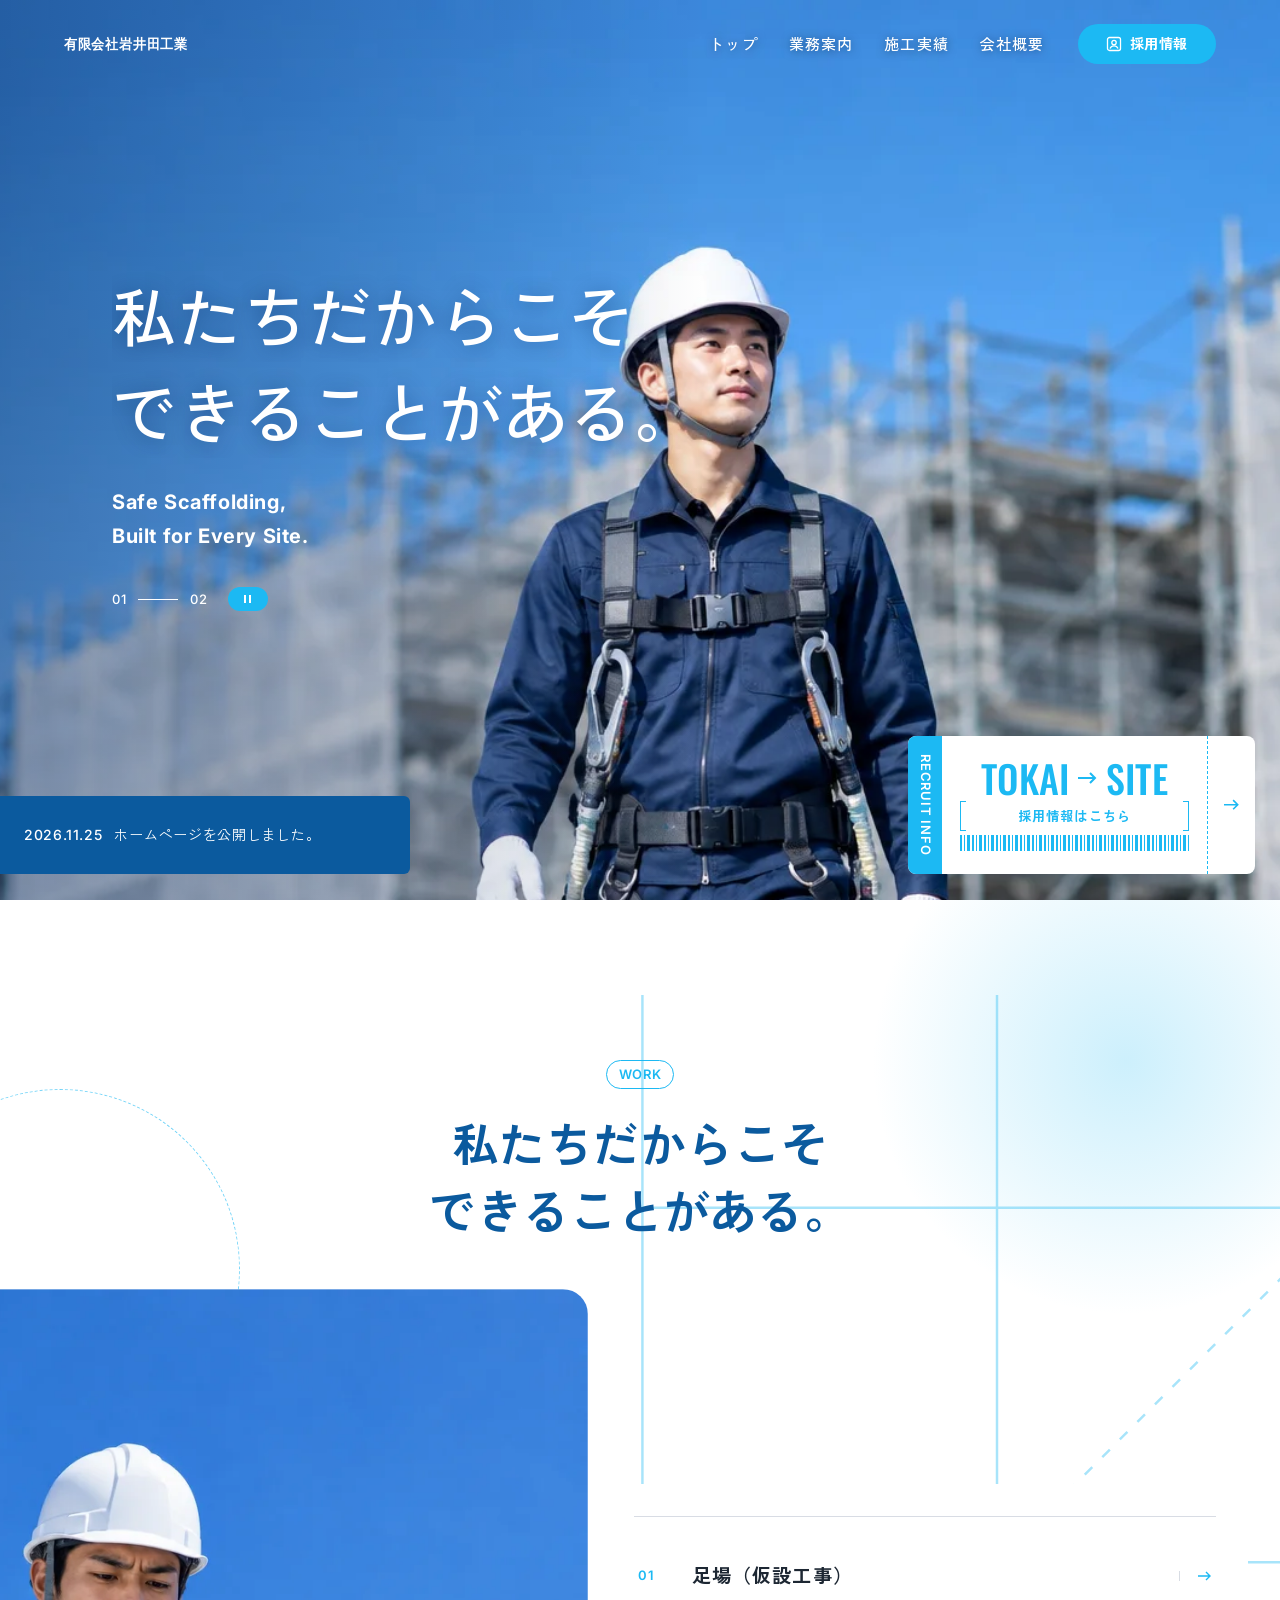
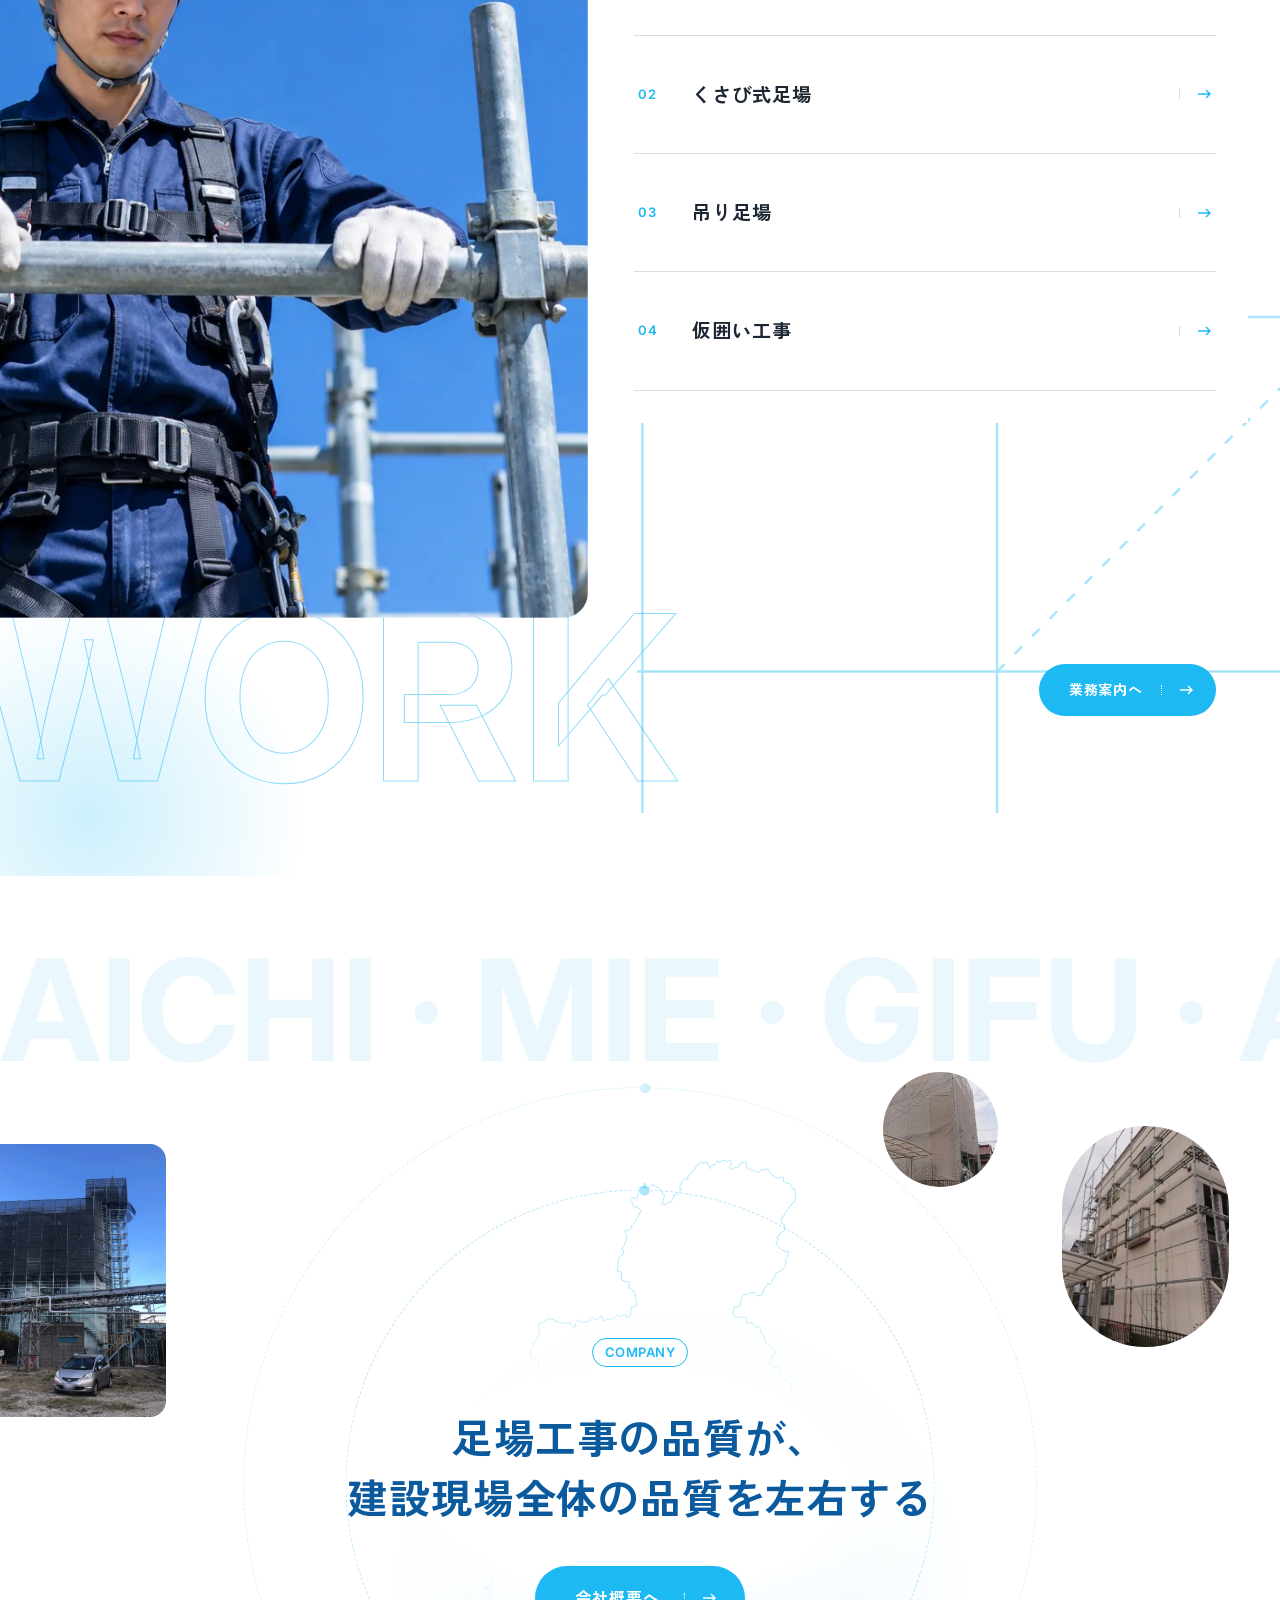
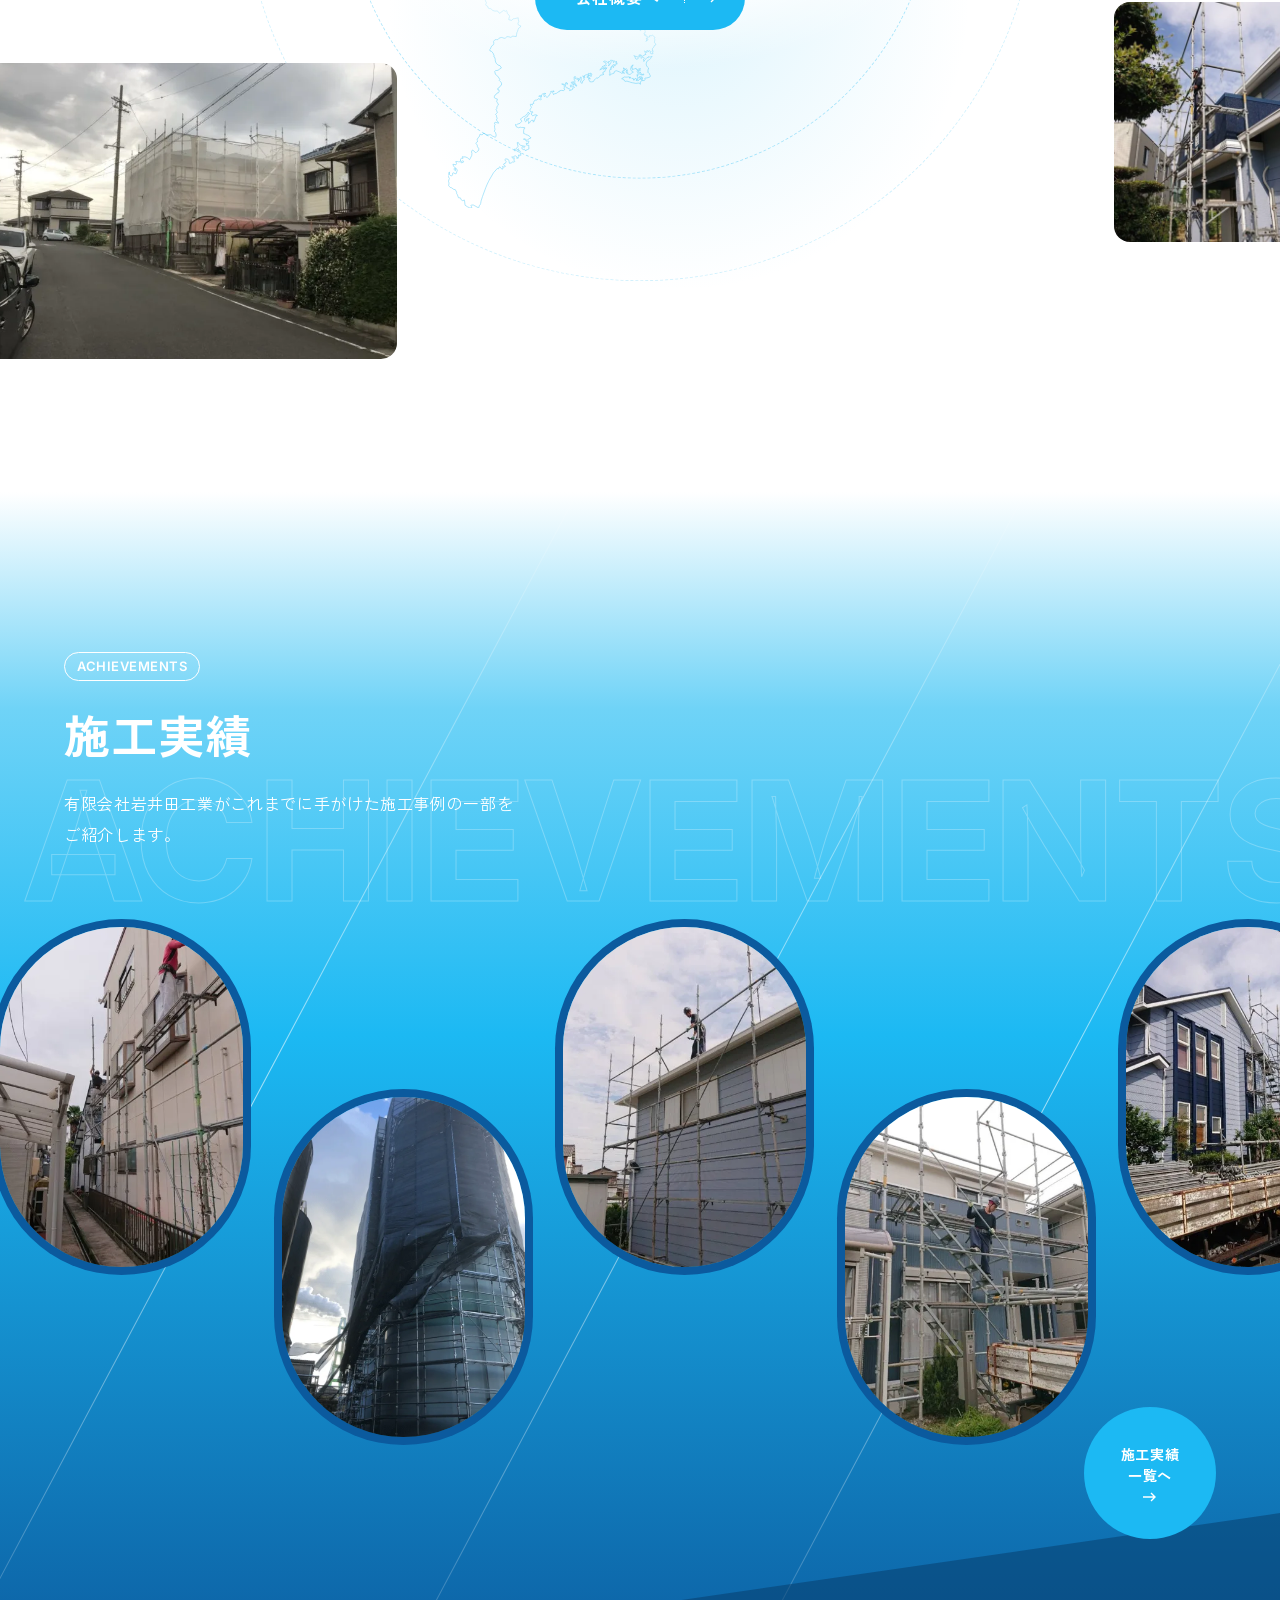
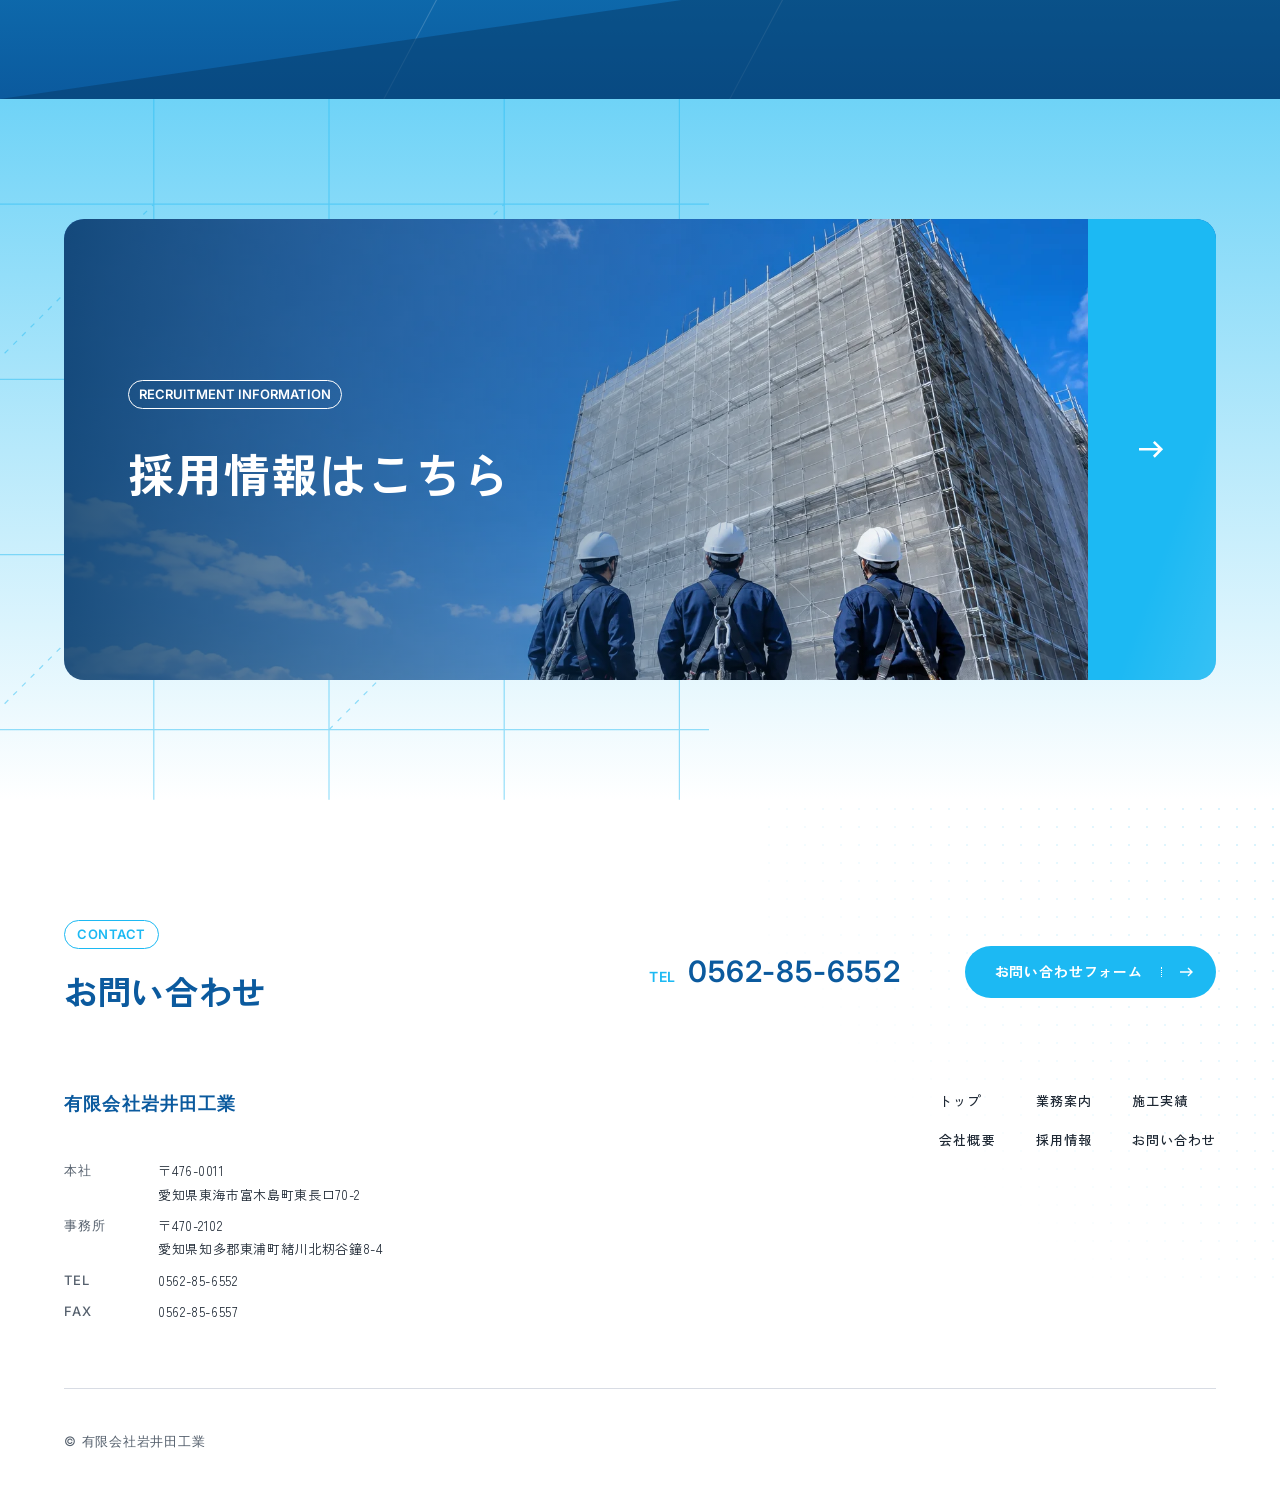
==== index.html @ 7ecff7b6 "表示を更新（2026-11-25）" ====
<!doctype html>
<html lang="ja">
<head>
<meta charset="utf-8">
<meta name="viewport" content="width=device-width, initial-scale=1">
<meta name="robots" content="noindex, nofollow">
<meta name="generator" content="SPINOVA HP kit v1.0 master">
<title>有限会社岩井田工業｜愛知県東海市・知多郡の仮設足場工事</title>
<meta name="description" content="有限会社岩井田工業は、愛知県知多郡・東海市を拠点に東海3県で仮設足場および付帯工事を手がけています。">
<meta property="og:type" content="website">
<meta property="og:site_name" content="有限会社岩井田工業">
<meta property="og:title" content="有限会社岩井田工業｜愛知県東海市・知多郡の仮設足場工事">
<meta property="og:description" content="有限会社岩井田工業は、愛知県知多郡・東海市を拠点に東海3県で仮設足場および付帯工事を手がけています。">
<meta property="og:url" content="https://example-hp.pages.dev/">
<meta property="og:image" content="https://example-hp.pages.dev/assets/ogp.jpg?v=20261124a">
<meta property="og:image:width" content="1200">
<meta property="og:image:height" content="630">
<meta name="twitter:card" content="summary_large_image">
<meta name="twitter:image" content="https://example-hp.pages.dev/assets/ogp.jpg?v=20261124a">
<link rel="preconnect" href="https://fonts.googleapis.com">
<link rel="preconnect" href="https://fonts.gstatic.com" crossorigin>
<link href="https://fonts.googleapis.com/css2?family=Inter:wght@500;600;700&family=Oswald:wght@500&family=Zen+Kaku+Gothic+Antique:wght@400;500;700&display=swap" rel="stylesheet">
<link rel="icon" href="assets/favicon.ico?v=20261125212442" sizes="any">
<link rel="icon" href="assets/favicon-32.png?v=20261125212442" type="image/png" sizes="32x32">
<link rel="apple-touch-icon" href="assets/apple-touch-icon.png?v=20261125212442">
<link rel="stylesheet" href="tokens.css?v=20261125212442">
<link rel="stylesheet" href="base.css?v=20261125212442">
<link rel="stylesheet" href="style.css?v=20261125212442">
</head>
<body>

<header class="header">
  <a class="logo" href="./" aria-label="有限会社岩井田工業 トップへ">
    <img class="logo__w" src="assets/logo_w.svg?v=20261125212442" alt="" width="460" height="60">
    <img class="logo__c" src="assets/logo.svg?v=20261125212442" alt="" width="460" height="60">
  </a>
  <nav class="nav" aria-label="メインメニュー">
    <ul class="nav__list">
      <li><a href="./">トップ</a></li>
      <li><a href="service/">業務案内</a></li>
      <li><a href="works/">施工実績</a></li>
      <li><a href="company/">会社概要</a></li>
    </ul>
  </nav>
  <div class="header__acts">
    <a class="pill pill--recruit" href="https://iwaida-kogyo-recruit.com/saiyou/" target="_blank" rel="noopener"><svg class="pill__ic" viewBox="0 0 16 16" aria-hidden="true"><rect x="1.5" y="1.5" width="13" height="13" rx="2" fill="none" stroke="currentColor" stroke-width="1.3"/><circle cx="8" cy="6.5" r="2.2" fill="none" stroke="currentColor" stroke-width="1.3"/><path d="M4 12.5c.8-1.8 2.2-2.6 4-2.6s3.2.8 4 2.6" fill="none" stroke="currentColor" stroke-width="1.3"/></svg>採用情報</a>
    <button class="menu-btn" type="button" aria-expanded="false" aria-controls="drawer" aria-label="メニューを開く"><span></span><span></span></button>
  </div>
</header>

<div class="drawer" id="drawer">
  <ul class="drawer__list">
    <li style="--i:0"><a href="./"><span class="drawer__en" aria-hidden="true">TOP</span><span class="drawer__ja">トップ</span></a></li>
    <li style="--i:1"><a href="service/"><span class="drawer__en" aria-hidden="true">WORK</span><span class="drawer__ja">業務案内</span></a></li>
    <li style="--i:2"><a href="works/"><span class="drawer__en" aria-hidden="true">ACHIEVEMENTS</span><span class="drawer__ja">施工実績</span></a></li>
    <li style="--i:3"><a href="company/"><span class="drawer__en" aria-hidden="true">COMPANY</span><span class="drawer__ja">会社概要</span></a></li>
    <li style="--i:4"><a href="https://iwaida-kogyo-recruit.com/saiyou/" target="_blank" rel="noopener"><span class="drawer__en" aria-hidden="true">RECRUIT</span><span class="drawer__ja">採用情報</span></a></li>
    <li style="--i:5"><a href="contact/"><span class="drawer__en" aria-hidden="true">CONTACT</span><span class="drawer__ja">お問い合わせ</span></a></li>
  </ul>
  <a class="drawer__tel" href="tel:0562856552" style="--i:6"><span class="drawer__tel-label">お電話でのお問い合わせ</span><span class="drawer__tel-num nb">0562-85-6552</span></a>
</div>

<main>

    <div class="loading" aria-hidden="true"><div class="loading__in loading__sky"><span class="loading__trail"><span class="loading__line"></span><span class="loading__dot"></span></span></div></div>

    <section class="fv" aria-label="トップ">
    <div class="fv__frame">
      <div class="fv__photo">
                <img class="fv__slide is-cur" src="assets/fv-1.webp?v=20261125212442" alt="" width="1536" height="864">
        <img class="fv__slide" src="assets/fv-2.webp?v=20261125212442" alt="" width="1536" height="864">
      </div>
      <div class="fv__body" data-on-photo>
        <h1 class="fv__catch" data-todo><span class="fv__ln"><span>私たち<wbr>だからこそ</span></span><span class="fv__ln"><span>できる<wbr>ことが<wbr>ある。</span></span></h1>
        <p class="fv__en" data-todo><span class="fv__ln"><span>Safe Scaffolding,</span></span><span class="fv__ln"><span>Built for Every Site.</span></span></p>
        <div class="fv__pager">
          <span class="fv__nos" aria-hidden="true"><span class="fv__no fv__no--cur">01</span><span class="fv__bar"><span></span></span><span class="fv__no">02</span></span>
          <button class="fv__pause" type="button" aria-pressed="false" aria-label="写真の切り替えを止める"><span></span><span></span></button>
        </div>
      </div>
      <p class="fv__news" data-todo data-on-photo><span class="fv__news-date">2026.11.25</span><span class="fv__news-txt">ホームページを公開しました。</span></p>
      <a class="fv__rec" href="https://iwaida-kogyo-recruit.com/saiyou/" target="_blank" rel="noopener">
        <span class="fv__rec-tab" aria-hidden="true">RECRUIT INFO</span>
        <span class="fv__rec-main">
          <span class="fv__rec-en" aria-hidden="true" data-todo>TOKAI<svg class="fv__rec-to" viewBox="0 0 20 12"><path d="M0 6h17M12 1l5 5-5 5" fill="none" stroke="currentColor" stroke-width="2"/></svg>SITE</span>
          <span class="fv__rec-ja">採用情報はこちら</span>
          <span class="fv__rec-code" aria-hidden="true"></span>
        </span>
        <span class="fv__rec-arw"><svg viewBox="0 0 14 10" aria-hidden="true"><path d="M0 5h12M8 1l4 4-4 4" fill="none" stroke="currentColor" stroke-width="1.4"/></svg></span>
      </a>
    </div>
  </section>

    <section class="sec work deco-sec" id="work">
    <svg class="pipes pipes--work" viewBox="0 0 880 800" aria-hidden="true" preserveAspectRatio="xMidYMid slice"><path d="M40 0V800"/><path d="M240 0V800"/><path d="M440 0V800"/><path d="M640 0V800"/><path d="M840 0V800"/><path d="M0 120H880"/><path d="M0 320H880"/><path d="M0 520H880"/><path d="M0 720H880"/><path class="brace" d="M40 320L240 120"/><path class="brace" d="M240 520L440 320"/><path class="brace" d="M440 320L640 120"/><path class="brace" d="M640 520L840 320"/><path class="brace" d="M40 720L240 520"/><path class="brace" d="M440 720L640 520"/></svg>
    <span class="blob blob--a" aria-hidden="true"></span><span class="blob blob--b" aria-hidden="true"></span>
    <p class="wm wm--work" aria-hidden="true" data-on-photo>WORK</p>
    <span class="ring ring--work" aria-hidden="true"></span>
    <div class="wrap">
      <div class="head-c">
        <p class="lbl rv" aria-hidden="true">WORK</p>
        <h2 class="h2 rv">私たち<wbr>だからこそ<br>できる<wbr>ことが<wbr>ある。</h2>
      </div>
      <div class="work__in">
        <figure class="work__photo rv"><img src="assets/work.webp?v=20261125212442" alt="" width="1024" height="1024"></figure>
        <ol class="list rv">
          <li><a class="list__a" href="service/"><span class="list__no" aria-hidden="true">01</span><span class="list__t">足場（仮設工事）</span><span class="list__arw"><svg viewBox="0 0 14 10" aria-hidden="true"><path d="M0 5h12M8 1l4 4-4 4" fill="none" stroke="currentColor" stroke-width="1.4"/></svg></span></a></li>
          <li><a class="list__a" href="service/"><span class="list__no" aria-hidden="true">02</span><span class="list__t">くさび式足場</span><span class="list__arw"><svg viewBox="0 0 14 10" aria-hidden="true"><path d="M0 5h12M8 1l4 4-4 4" fill="none" stroke="currentColor" stroke-width="1.4"/></svg></span></a></li>
          <li><a class="list__a" href="service/"><span class="list__no" aria-hidden="true">03</span><span class="list__t">吊り足場</span><span class="list__arw"><svg viewBox="0 0 14 10" aria-hidden="true"><path d="M0 5h12M8 1l4 4-4 4" fill="none" stroke="currentColor" stroke-width="1.4"/></svg></span></a></li>
          <li><a class="list__a" href="service/"><span class="list__no" aria-hidden="true">04</span><span class="list__t">仮囲い工事</span><span class="list__arw"><svg viewBox="0 0 14 10" aria-hidden="true"><path d="M0 5h12M8 1l4 4-4 4" fill="none" stroke="currentColor" stroke-width="1.4"/></svg></span></a></li>
        </ol>
      </div>
      <p class="more rv"><a class="pbtn" href="service/"><span>業務案内へ</span><span class="pbtn__arw"><svg viewBox="0 0 14 10" aria-hidden="true"><path d="M0 5h12M8 1l4 4-4 4" fill="none" stroke="currentColor" stroke-width="1.4"/></svg></span></a></p>
    </div>
  </section>

    <section class="sec company" id="company">
    <p class="company__mark" aria-hidden="true" data-todo data-on-photo><span>AICHI · MIE · GIFU · AICHI · MIE · GIFU ·&nbsp;</span><span>AICHI · MIE · GIFU · AICHI · MIE · GIFU ·&nbsp;</span></p>
    <div class="company__stage">
      <span class="blob blob--c" aria-hidden="true"></span><span class="orbit" aria-hidden="true"></span><span class="orbit orbit--2" aria-hidden="true"></span>
      <div class="company__mapw"><img class="company__map" src="assets/map-tokai.svg?v=20261125212442" alt="" width="1000" height="1688" loading="lazy"><span class="pin" aria-hidden="true">本社<span class="pin__pulse"></span></span></div>
      <figure class="fl fl--1"><img src="assets/works-01.webp?v=20261125212442" alt="" width="640" height="959" loading="lazy"></figure>
      <figure class="fl fl--2"><img src="assets/works-03.webp?v=20261125212442" alt="" width="700" height="525" loading="lazy"></figure>
      <figure class="fl fl--3"><img src="assets/works-05.webp?v=20261125212442" alt="" width="394" height="700" loading="lazy"></figure>
      <figure class="fl fl--4"><img src="assets/works-09.webp?v=20261125212442" alt="" width="394" height="700" loading="lazy"></figure>
      <figure class="fl fl--5"><img src="assets/works-12.webp?v=20261125212442" alt="" width="394" height="700" loading="lazy"></figure>
      <div class="company__txt" data-on-photo>
        <p class="lbl rv" aria-hidden="true">COMPANY</p>
        <h2 class="h2 h2--co rv">足場工事の<wbr>品質が、<br>建設現場<wbr>全体の<wbr>品質を<wbr><span class="nb">左右する</span></h2>
        <p class="rv"><a class="pbtn" href="company/"><span>会社概要へ</span><span class="pbtn__arw"><svg viewBox="0 0 14 10" aria-hidden="true"><path d="M0 5h12M8 1l4 4-4 4" fill="none" stroke="currentColor" stroke-width="1.4"/></svg></span></a></p>
      </div>
    </div>
  </section>

    <section class="sec ach deco-sec" id="achievements">
    <div class="bubbles" aria-hidden="true"><span style="--x:6%;--s:14px;--d:0s;--t:11s"></span><span style="--x:18%;--s:34px;--d:-3s;--t:15s"></span><span style="--x:31%;--s:10px;--d:-6s;--t:9s"></span><span style="--x:44%;--s:22px;--d:-1s;--t:13s"></span><span style="--x:57%;--s:48px;--d:-8s;--t:18s"></span><span style="--x:68%;--s:12px;--d:-4s;--t:10s"></span><span style="--x:79%;--s:28px;--d:-2s;--t:14s"></span><span style="--x:90%;--s:16px;--d:-7s;--t:12s"></span><span style="--x:96%;--s:40px;--d:-5s;--t:17s"></span></div>
    <div class="streaks" aria-hidden="true"><span></span><span></span><span></span></div>
    <p class="wm wm--ach" aria-hidden="true" data-on-photo>ACHIEVEMENTS</p>
    <div class="wrap ach__head">
      <p class="lbl lbl--w rv" aria-hidden="true">ACHIEVEMENTS</p>
      <h2 class="h2 h2--w rv">施工実績</h2>
      <p class="ach__lead rv">有限会社<wbr>岩井田工業が<wbr>これまでに<wbr>手がけた<wbr>施工事例の<wbr>一部を<wbr>ご紹介します。</p>
    </div>
    <div class="ach__flow" aria-hidden="true"><ul class="ach__track"><li><img src="assets/works-02.webp?v=20261125212442" alt="" width="394" height="700" loading="lazy"></li><li><img src="assets/works-04.webp?v=20261125212442" alt="" width="394" height="700" loading="lazy"></li><li><img src="assets/works-06.webp?v=20261125212442" alt="" width="394" height="700" loading="lazy"></li><li><img src="assets/works-08.webp?v=20261125212442" alt="" width="394" height="700" loading="lazy"></li><li><img src="assets/works-10.webp?v=20261125212442" alt="" width="394" height="700" loading="lazy"></li><li><img src="assets/works-11.webp?v=20261125212442" alt="" width="394" height="700" loading="lazy"></li><li><img src="assets/works-13.webp?v=20261125212442" alt="" width="394" height="700" loading="lazy"></li><li><img src="assets/works-02.webp?v=20261125212442" alt="" width="394" height="700" loading="lazy"></li><li><img src="assets/works-04.webp?v=20261125212442" alt="" width="394" height="700" loading="lazy"></li><li><img src="assets/works-06.webp?v=20261125212442" alt="" width="394" height="700" loading="lazy"></li><li><img src="assets/works-08.webp?v=20261125212442" alt="" width="394" height="700" loading="lazy"></li><li><img src="assets/works-10.webp?v=20261125212442" alt="" width="394" height="700" loading="lazy"></li><li><img src="assets/works-11.webp?v=20261125212442" alt="" width="394" height="700" loading="lazy"></li><li><img src="assets/works-13.webp?v=20261125212442" alt="" width="394" height="700" loading="lazy"></li></ul></div>
    <p class="wrap ach__more" data-on-photo><a class="circle-btn rv" href="works/"><span>施工実績<br>一覧へ</span><svg viewBox="0 0 14 10" aria-hidden="true"><path d="M0 5h12M8 1l4 4-4 4" fill="none" stroke="currentColor" stroke-width="1.4"/></svg></a></p>
  </section>

    <div class="duo deco-sec" id="recruit">
    <svg class="pipes pipes--duo" viewBox="0 0 880 800" aria-hidden="true" preserveAspectRatio="xMidYMid slice"><path d="M40 0V800"/><path d="M240 0V800"/><path d="M440 0V800"/><path d="M640 0V800"/><path d="M840 0V800"/><path d="M0 120H880"/><path d="M0 320H880"/><path d="M0 520H880"/><path d="M0 720H880"/><path class="brace" d="M40 320L240 120"/><path class="brace" d="M240 520L440 320"/><path class="brace" d="M440 320L640 120"/><path class="brace" d="M640 520L840 320"/><path class="brace" d="M40 720L240 520"/><path class="brace" d="M440 720L640 520"/></svg>
    <a class="rec-band" href="https://iwaida-kogyo-recruit.com/saiyou/" target="_blank" rel="noopener">
      <span class="rec-band__shine" aria-hidden="true"></span><span class="rec-band__photo"><img src="assets/recruit.webp?v=20261125212442" alt="" width="1792" height="768" loading="lazy"></span>
      <span class="rec-band__in" data-on-photo>
        <span class="lbl lbl--w" aria-hidden="true">RECRUITMENT INFORMATION</span>
        <span class="rec-band__ttl">採用情報はこちら</span>
      </span>
      <span class="rec-band__arw"><svg viewBox="0 0 14 10" aria-hidden="true"><path d="M0 5h12M8 1l4 4-4 4" fill="none" stroke="currentColor" stroke-width="1.4"/></svg></span>
    </a>
  </div>
  
</main>

<footer class="footer">
  <div class="footer__dots" aria-hidden="true"></div>
  <div class="wrap footer__contact">
    <div>
      <p class="lbl" aria-hidden="true">CONTACT</p>
      <p class="footer__ct">お問い合わせ</p>
    </div>
    <a class="footer__tel" href="tel:0562856552"><span class="footer__tel-l">TEL</span><span class="nb">0562-85-6552</span></a>
    <a class="pbtn" href="contact/"><span>お問い合わせフォーム</span><span class="pbtn__arw"><svg viewBox="0 0 14 10" aria-hidden="true"><path d="M0 5h12M8 1l4 4-4 4" fill="none" stroke="currentColor" stroke-width="1.4"/></svg></span></a>
  </div>
  <div class="wrap footer__top">
    <div class="footer__co">
      <a class="footer__logo" href="./" aria-label="有限会社岩井田工業 トップへ"><img src="assets/logo.svg?v=20261125212442" alt="" width="460" height="60" loading="lazy"></a>
      <dl class="footer__info">
        <dt>本社</dt><dd><span class="nb">〒476-0011</span><br>愛知県東海市<wbr>富木島町<wbr>東長口70-2</dd>
        <dt>事務所</dt><dd><span class="nb">〒470-2102</span><br>愛知県知多郡<wbr>東浦町<wbr>緒川北籾谷鐘8-4</dd>
        <dt>TEL</dt><dd><a class="nb" href="tel:0562856552">0562-85-6552</a></dd>
        <dt>FAX</dt><dd><span class="nb">0562-85-6557</span></dd>
      </dl>
    </div>
    <ul class="footer__nav">
      <li><a href="./">トップ</a></li>
      <li><a href="service/">業務案内</a></li>
      <li><a href="works/">施工実績</a></li>
      <li><a href="company/">会社概要</a></li>
      <li><a href="https://iwaida-kogyo-recruit.com/saiyou/" target="_blank" rel="noopener">採用情報</a></li>
      <li><a href="contact/">お問い合わせ</a></li>
    </ul>
  </div>
  <p class="wrap footer__copy">© 有限会社岩井田工業</p>
</footer>

<script src="site.js?v=20261125212442"></script>
</body>
</html>
---- tokens.css ----
:root {
  
  --c-base: #ffffff;
  --c-sub: #1cb9f3;   
  --c-sub-deep: #0b5a9e;   
  --c-sub-ink: #073a68;   
  --c-sub-ghost: rgba(255, 255, 255, 0.16);
  --c-accent: #0b5a9e;   
  --c-pale: #eaf7fd;
  --c-ink: #1d2733;
  --c-ink-soft: #55606d;
  --c-line: #d8dce4;
  --c-dark: #ffffff;   
  --c-dark-text: #1d2733;
  --c-dark-soft: #55606d;
  --c-dark-ghost: #d8dce4;
  --c-on-photo: #ffffff;
  --c-shade: rgba(4, 40, 78, 0.55);
  --c-shade-0: rgba(4, 40, 78, 0);
  --c-shade-side: rgba(7, 58, 104, 0.86);
  --c-ph-1: #c9d1df;
  --c-ph-2: #8e9bb3;

  
  --ff-body: "Zen Kaku Gothic Antique", "Hiragino Sans", "Hiragino Kaku Gothic ProN", "Yu Gothic", sans-serif;   
  --ff-en: "Inter", "Helvetica Neue", Arial, sans-serif;
  --ff-cond: "Oswald", "Arial Narrow", sans-serif;   
  --ff-min: var(--ff-body);   

  
  --fs-body: 15px;
  --fw-body: 400;
  --lh-body: 1.95;
  --ls-body: 0.04em;
  --fs-small: 13px;
  --fs-label: 14px;
  --fs-nav: 15px;   
  --fs-input: 16px;
  --fs-lead: clamp(22px, 2.8vw, 42px);
  --lh-lead: 1.55;
  --fs-head: clamp(20px, 2.2vw, 30px);
  --lh-head: 1.6;
  --fs-en-l: clamp(40px, 6.4vw, 112px);
  --lh-en: 0.9;
  --ls-en: -0.04em;

  
  --sp-1: 8px;
  --sp-p: 16px;
  --sp-b: 32px;
  --sp-g: 48px;
  --sp-s: 80px;
  --sec-y: 96px;
  --gutter: 20px;
  --frame: 10px;
  --wrap: 1200px;
  --radius: 12px;

  
  --fs-fv: clamp(36px, 5vw, 80px);
  --lh-fv: 1.5;
  --fs-fv-en: clamp(14px, 1.56vw, 24px);
  --c-navy: #0b5a9e;   
  --c-haze: rgba(8, 70, 130, 0);   
  --c-haze-l: rgba(6, 40, 90, 0.42);   
  --c-sky-1: #6fd3f7;   
  --c-grad: linear-gradient(180deg, var(--c-sky-1), var(--c-sub) 45%, var(--c-sub-deep));

  
  --c-w0: rgba(255, 255, 255, 0);
  --c-w35: rgba(255, 255, 255, 0.35);
  --c-w50: rgba(255, 255, 255, 0.5);
  --c-w60: rgba(255, 255, 255, 0.6);
  --c-mask: #000;

  
  --header-h: 64px;
  --btn-arw: 40px;
  --label-col: 7em;

  
  --ease: cubic-bezier(0.22, 1, 0.36, 1);
  --dur-rv: 0.9s;
  --loading-dur: 2s;   
}
@media (min-width: 960px) {
  :root {
    --fs-body: 16px;
    --sp-p: 20px;
    --sp-b: 40px;
    --sp-g: 64px;
    --sp-s: 120px;
    --sec-y: 160px;
    --gutter: 48px;
    --frame: 16px;
    --header-h: 88px;
    --btn-arw: 46px;
  }
}
@media (min-width: 1200px) {
  :root { --gutter: 64px; }   
}
@media (min-width: 1600px) {
  :root { --fs-body: 17px; --wrap: 1400px; --sp-s: 140px; --sec-y: 190px; }
}
---- base.css ----
*, *::before, *::after { box-sizing: border-box; }
html { -webkit-text-size-adjust: 100%; scroll-padding-top: var(--header-h); }
body {
  margin: 0;
  background: var(--c-base);
  color: var(--c-ink);
  font-family: var(--ff-body);
  font-size: var(--fs-body);
  font-weight: var(--fw-body);
  line-height: var(--lh-body);
  letter-spacing: var(--ls-body);
  line-break: strict;
  word-break: keep-all;
  overflow-wrap: anywhere;
  overflow-x: clip;
}
img, svg { display: block; max-width: 100%; height: auto; }
a { color: inherit; text-decoration: none; }
ul, ol, dl, dd, figure { margin: 0; padding: 0; list-style: none; }
h1, h2, h3, p { margin: 0; font-weight: inherit; }

.nb { white-space: nowrap; }
.cl { display: inline-block; max-width: 100%; }
.vh { position: absolute; width: 1px; height: 1px; overflow: hidden; clip-path: inset(50%); white-space: nowrap; }

.wrap { width: min(100% - var(--gutter) * 2, var(--wrap)); margin-inline: auto; }
.sec { position: relative; padding-block: var(--sec-y); }
.txt { display: grid; gap: var(--sp-p); }
.lead { font-family: var(--ff-min); font-weight: 600; font-size: var(--fs-lead); line-height: var(--lh-lead); letter-spacing: 0.06em; }
.head3 { font-size: var(--fs-head); line-height: var(--lh-head); font-weight: 700; letter-spacing: 0.06em; }

.ttl { display: grid; gap: var(--sp-p); }
.ttl__en {
  display: flex;
  flex-wrap: wrap;
  column-gap: 0.22em;
  font-family: var(--ff-en);
  font-weight: 800;
  font-size: var(--fs-en-l);
  line-height: var(--lh-en);
  letter-spacing: var(--ls-en);
}
.ttl__ja { display: flex; align-items: center; gap: 12px; font-size: var(--fs-label); font-weight: 500; letter-spacing: 0.12em; }
.ttl__ja::before { content: ""; width: 24px; height: 1px; background: currentColor; }

.mask { display: block; overflow: hidden; white-space: nowrap; padding: 0.14em 0.1em 0.08em; margin: -0.14em -0.1em -0.08em; }
.mask > span { display: block; transform: translateY(105%); transition: transform 1.1s var(--ease); }
.is-on > .mask > span { transform: none; transition-delay: calc(var(--m, 0) * 0.1s); }   

.btn {
  display: inline-flex;
  align-items: center;
  gap: 24px;
  padding: 6px 6px 6px 30px;
  border: 1px solid currentColor;
  border-radius: 999px;
  font-size: var(--fs-label);
  font-weight: 700;
  letter-spacing: 0.08em;
  transition: background-color 0.35s var(--ease), color 0.35s var(--ease), border-color 0.35s var(--ease);
}
.btn__arw {
  display: grid;
  place-items: center;
  width: var(--btn-arw);
  aspect-ratio: 1;
  border-radius: 50%;
  background: var(--c-sub);
  color: var(--c-base);
  transition: transform 0.35s var(--ease);
}
.btn__arw svg { width: 16px; }
.btn--w .btn__arw { background: var(--c-base); color: var(--c-sub); }
@media (hover: hover) {
  .btn:hover { background: var(--c-ink); color: var(--c-base); border-color: var(--c-ink); }
  .btn--w:hover { background: var(--c-base); color: var(--c-sub-deep); border-color: var(--c-base); }
  .btn:hover .btn__arw { transform: translateX(4px); }
}

.header {
  position: fixed;
  inset: 0 0 auto;
  z-index: 50;
  height: var(--header-h);
  display: flex;
  align-items: center;
  justify-content: space-between;
  padding-inline: var(--gutter);
  color: var(--c-on-photo);
  transition: background-color 0.4s var(--ease), color 0.4s var(--ease), box-shadow 0.4s var(--ease);
}
.header.is-scrolled { background: var(--c-base); color: var(--c-ink); box-shadow: 0 1px 0 var(--c-line); }
.logo { position: relative; display: block; width: clamp(150px, 14vw, 230px); }
.logo img { width: 100%; height: auto; transition: opacity 0.4s var(--ease); }
.logo__c { position: absolute; inset: 0; opacity: 0; }
.header.is-scrolled .logo__w { opacity: 0; }
.header.is-scrolled .logo__c { opacity: 1; }
.nav { display: none; }
.nav__list { display: flex; gap: clamp(24px, 2.4vw, 44px); font-size: var(--fs-nav); font-weight: 500; letter-spacing: 0.08em; white-space: nowrap; }
.nav__list a { position: relative; }
.nav__list a::after { content: ""; position: absolute; left: 0; right: 0; bottom: -6px; height: 1px; background: currentColor; transform: scaleX(0); transform-origin: right; transition: transform 0.4s var(--ease); }
.nav__list a[aria-current="page"]::after { transform: scaleX(1); }
@media (hover: hover) { .nav__list a:hover::after { transform: scaleX(1); transform-origin: left; } }
.header__acts { display: flex; align-items: center; gap: 10px; }
.pill {
  display: none;
  place-items: center;
  min-height: 44px;
  padding-inline: 26px;
  border-radius: 999px;
  background: var(--c-sub);
  color: var(--c-base);
  font-family: var(--ff-en);
  font-weight: 500;
  font-size: var(--fs-label);
  letter-spacing: 0.08em;
}
.menu-btn {
  display: grid;
  place-content: center;
  gap: 7px;
  width: 48px;
  aspect-ratio: 1;
  border: 0;
  border-radius: 50%;
  background: var(--c-sub);
  cursor: pointer;
}
.menu-btn span { display: block; width: 20px; height: 1.5px; background: var(--c-base); transition: transform 0.4s var(--ease); }
.menu-btn[aria-expanded="true"] span:first-child { transform: translateY(4.25px) rotate(45deg); }
.menu-btn[aria-expanded="true"] span:last-child { transform: translateY(-4.25px) rotate(-45deg); }
@media (min-width: 960px) {
  .nav { display: block; margin-left: auto; margin-right: clamp(28px, 2.6vw, 48px); }
  .pill { display: inline-grid; }
  .menu-btn { display: none; }
}

.drawer {
  position: fixed;
  inset: 0;
  z-index: 40;
  display: flex;
  flex-direction: column;
  gap: var(--sp-g);
  padding: calc(var(--header-h) + var(--sp-b)) var(--gutter) var(--sp-g);
  overflow: hidden auto;
  overscroll-behavior: contain;
  background: var(--c-sub);
  color: var(--c-base);
  clip-path: circle(0 at calc(100% - var(--gutter) - 24px) calc(var(--header-h) / 2));
  visibility: hidden;
  transition: clip-path 0.6s cubic-bezier(0.7, 0, 0.3, 1), visibility 0s 0.6s;
}
.drawer.is-open { clip-path: circle(150% at calc(100% - var(--gutter) - 24px) calc(var(--header-h) / 2)); visibility: visible; transition: clip-path 0.7s cubic-bezier(0.7, 0, 0.3, 1); }
.drawer > :first-child { margin-top: auto; }
.drawer > :last-child { margin-bottom: auto; }
.drawer__list { display: grid; gap: var(--sp-p); }
.drawer__list a { display: grid; gap: 2px; }
.drawer__en { font-family: var(--ff-en); font-weight: 800; font-size: 34px; line-height: 1; letter-spacing: -0.03em; }
.drawer__ja { font-size: var(--fs-small); letter-spacing: 0.12em; opacity: 0.8; }

.drawer__row { display: flex; align-items: center; justify-content: space-between; gap: var(--sp-p); }
.drawer__pm { position: relative; flex: none; width: 44px; aspect-ratio: 1; padding: 0; border: 1px solid var(--c-sub-ghost); border-radius: 50%; background: none; color: inherit; cursor: pointer; }
.drawer__pm::before, .drawer__pm::after { content: ""; position: absolute; left: 50%; top: 50%; width: 14px; height: 1.5px; margin: -0.75px 0 0 -7px; background: currentColor; transition: transform 0.35s var(--ease); }
.drawer__pm::after { transform: rotate(90deg); }
.drawer__has-sub.is-sub-open .drawer__pm::after { transform: none; }
.drawer__fold { display: grid; grid-template-rows: 0fr; visibility: hidden; transition: grid-template-rows 0.4s var(--ease), visibility 0s 0.4s; }
.drawer__has-sub.is-sub-open .drawer__fold { grid-template-rows: 1fr; visibility: visible; transition: grid-template-rows 0.4s var(--ease); }
.drawer__sub { display: grid; gap: var(--sp-1); min-height: 0; overflow: hidden; padding-left: var(--sp-p); }
.drawer__sub > li:first-child { padding-top: var(--sp-p); }
.drawer__sub a { display: block; padding-block: 4px; font-size: var(--fs-label); letter-spacing: 0.08em; }
.drawer__tel { display: grid; gap: 2px; padding-top: var(--sp-b); border-top: 1px solid var(--c-sub-ghost); }
.drawer__tel-label { font-size: var(--fs-small); }
.drawer__tel-num { font-family: var(--ff-en); font-weight: 500; font-size: 26px; letter-spacing: 0.04em; }
.drawer li, .drawer__tel { opacity: 0; }
.drawer.is-open li, .drawer.is-open .drawer__tel { animation: drawer-in 0.7s var(--ease) calc(0.25s + var(--i, 0) * 0.06s) both; }
@keyframes drawer-in { from { opacity: 0; transform: translateY(24px); } to { opacity: 1; transform: none; } }
@media (min-width: 960px) { .drawer { display: none; } }
html.is-locked { overflow: hidden; }

.sub-hero { padding-top: calc(var(--header-h) + var(--sp-s)); padding-bottom: var(--sp-g); }
.sub-hero + .sec { padding-top: var(--sp-g); }
.sub-hero__head { display: grid; gap: var(--sp-b); }
.crumb { display: flex; flex-wrap: wrap; gap: 0 12px; font-size: var(--fs-small); color: var(--c-ink-soft); }
.crumb li + li::before { content: "/"; margin-right: 12px; }

.info { display: grid; grid-template-columns: var(--label-col) 1fr; border-top: 1px solid var(--c-line); }
.info dt, .info dd { padding-block: var(--sp-p); border-bottom: 1px solid var(--c-line); }
.info dt { font-weight: 700; letter-spacing: 0.08em; }
.info dd { padding-left: var(--sp-p); }
@media (max-width: 599px) {
  .info { grid-template-columns: 1fr; }
  .info dt { padding-bottom: 0; border-bottom: 0; }
  .info dd { padding-left: 0; padding-top: var(--sp-1); }
}

.form { display: grid; gap: var(--sp-b); }
.field { display: grid; gap: var(--sp-1); }
.field__label { display: flex; align-items: center; gap: 10px; font-weight: 700; letter-spacing: 0.06em; }
.field__req { padding: 2px 8px; border-radius: 4px; background: var(--c-sub); color: var(--c-base); font-size: var(--fs-small); font-weight: 500; line-height: 1.6; }
.field__input {
  width: 100%;
  min-height: 52px;
  padding: 12px 16px;
  border: 1px solid var(--c-line);
  border-radius: 8px;
  background: var(--c-base);
  color: var(--c-ink);
  font: inherit;
  font-size: var(--fs-input);
}
textarea.field__input { min-height: 200px; resize: vertical; }

select.field__input {
  appearance: none;
  padding-right: 48px;
  background-image: linear-gradient(45deg, transparent 50%, currentColor 50%), linear-gradient(135deg, currentColor 50%, transparent 50%);
  background-position: calc(100% - 26px) 50%, calc(100% - 20px) 50%;
  background-size: 6px 6px;
  background-repeat: no-repeat;
}
.form__agree { display: flex; align-items: center; justify-content: center; gap: 10px; }
.form__send { justify-self: center; min-width: min(100%, 320px); justify-content: space-between; cursor: pointer; background: transparent; font: inherit; color: inherit; }

.footer { position: relative; overflow: hidden; background: var(--c-dark); color: var(--c-dark-text); padding-top: var(--sp-s); font-size: var(--fs-small); }
.footer__top { display: grid; gap: var(--sp-g); padding-bottom: var(--sp-g); border-bottom: 1px solid var(--c-dark-ghost); }
.footer__co { display: grid; gap: var(--sp-b); }
.footer__logo { display: block; width: min(240px, 70%); }
.footer__info { display: grid; grid-template-columns: 6em 1fr; gap: 8px 16px; line-height: 1.8; }
.footer__info dt { font-family: var(--ff-en); font-weight: 500; letter-spacing: 0.08em; color: var(--c-dark-soft); }
.footer__nav { display: grid; grid-template-columns: repeat(2, max-content); gap: 14px 40px; font-weight: 500; letter-spacing: 0.08em; }
.footer__copy { padding-block: var(--sp-b); font-family: var(--ff-en); color: var(--c-dark-soft); letter-spacing: 0.06em; }
@media (min-width: 960px) {
  .footer__top { grid-template-columns: 1fr auto; align-items: start; }
  .footer__nav { grid-template-columns: repeat(3, max-content); }
}

.loading { position: fixed; inset: 0; z-index: 90; display: grid; place-items: center; background: var(--c-base); pointer-events: none; animation: loading-out 0.8s var(--ease) var(--loading-dur) forwards; }
.loading__logo { width: min(220px, 56vw); animation: loading-in 0.9s var(--ease) both; }
@keyframes loading-out { to { opacity: 0; visibility: hidden; } }
@keyframes loading-in { from { opacity: 0; transform: translateY(12px); } }
@media (prefers-reduced-motion: reduce) { .loading { display: none; } }

.rv { opacity: 0; transform: translateY(28px); transition: opacity var(--dur-rv) var(--ease), transform var(--dur-rv) var(--ease); }
.rv.is-on { opacity: 1; transform: none; transition-delay: var(--rv-delay, 0s); }

@media (prefers-reduced-motion: reduce) {
  *, *::before, *::after { animation-duration: 0.01ms !important; animation-iteration-count: 1 !important; transition-duration: 0.01ms !important; }
}
---- style.css ----
.fv__photo, .about__photo, .media__img, .company__photo, .duo__photo, .row__img { overflow: hidden; background: var(--c-ph-1); }
.about__photo, .media__img, .company__photo, .row__img { position: relative; }
.fv__photo img, .about__photo img, .media__img img, .company__photo img, .duo__photo img, .row__img img { width: 100%; height: 100%; object-fit: cover; }

.header:not(.is-scrolled) .nav__list { text-shadow: 0 1px 8px var(--c-shade); }
.pill--recruit { display: inline-flex; align-items: center; gap: 8px; min-height: 40px; padding-inline: 14px; background: var(--c-sub-deep); font-family: var(--ff-body); font-weight: 700; font-size: 14px; letter-spacing: 0.04em; }
.pill__ic { display: none; width: 16px; }
@media (min-width: 960px) {
  .pill--recruit { min-height: 40px; padding-inline: 28px; background: var(--c-sub); }
  .pill__ic { display: block; }
}

.loading__sky { position: absolute; inset: 0; overflow: hidden; background: var(--c-sub); }
.loading__trail { position: absolute; left: -5%; top: 62%; width: 110%; transform: rotate(-12deg); transform-origin: left center; }
.loading__line { display: block; height: 1px; background: var(--c-base); transform: scaleX(0); transform-origin: left; animation: line-draw 1.6s cubic-bezier(0.45, 0, 0.2, 1) 0.3s forwards; }
.loading__dot { position: absolute; left: 0; top: -3px; width: 7px; height: 7px; border-radius: 50%; background: var(--c-base); animation: dot-fly 1.6s cubic-bezier(0.45, 0, 0.2, 1) 0.3s forwards; }
@keyframes line-draw { to { transform: scaleX(1); } }
@keyframes dot-fly { to { left: 100%; } }

.fv { height: 100svh; min-height: 600px; }
.fv__frame { position: relative; height: 100%; color: var(--c-on-photo); }
.fv__photo { position: absolute; inset: 0; }
.fv__slide { position: absolute; inset: 0; opacity: 0; object-position: 50% 0%; transform: scale(1.06); transition: opacity 1.6s var(--ease), transform 7s linear; }
.fv__slide.is-cur { opacity: 1; transform: none; }
.fv__photo::after { content: ""; position: absolute; inset: 0; background: linear-gradient(180deg, var(--c-shade-0) 55%, var(--c-sub) 100%), linear-gradient(90deg, var(--c-haze-l), var(--c-shade-0) 55%), var(--c-haze); }
.fv__body { position: absolute; left: var(--gutter); right: var(--gutter); top: calc(var(--header-h) + 5svh); z-index: 2; display: grid; justify-items: start; }
.fv__catch { font-weight: 500; font-size: var(--fs-fv); line-height: var(--lh-fv); letter-spacing: 0.02em; text-shadow: 0 2px 20px var(--c-haze-l); }
.fv__en { margin-top: clamp(16px, 2.2vw, 30px); font-family: var(--ff-en); font-weight: 700; font-size: var(--fs-fv-en); line-height: 1.7; letter-spacing: 0.03em; }
.fv__ln { display: block; overflow: hidden; }
.fv__ln > span { display: block; animation: fv-rise 1.2s var(--ease) both; }
.fv__ln + .fv__ln > span { animation-delay: 0.12s; }
.fv__en .fv__ln > span { animation-delay: 0.3s; }
body:has(.loading) .fv__ln > span { animation-delay: calc(var(--loading-dur) + 0.4s); }
body:has(.loading) .fv__ln + .fv__ln > span { animation-delay: calc(var(--loading-dur) + 0.52s); }
body:has(.loading) .fv__en .fv__ln > span { animation-delay: calc(var(--loading-dur) + 0.7s); }
@keyframes fv-rise { from { transform: translateY(105%); } to { transform: none; } }
.fv__pager { margin-top: clamp(24px, 2.6vw, 34px); display: flex; align-items: center; gap: 20px; font-family: var(--ff-en); font-weight: 500; font-size: 13px; }
.fv__nos { display: flex; align-items: center; gap: 12px; }
.fv__bar { position: relative; width: 40px; height: 1px; background: var(--c-w60); }
.fv__bar > span { position: absolute; inset: 0; background: var(--c-base); transform: scaleX(0); transform-origin: left; }
.fv__bar.is-run > span { transform: scaleX(1); transition: transform var(--fv-int, 6s) linear; }
.fv__pause { display: grid; grid-auto-flow: column; place-content: center; gap: 3px; width: 40px; height: 24px; border: 0; border-radius: 999px; background: var(--c-sub); cursor: pointer; }
.fv__pause span { width: 2px; height: 8px; background: var(--c-base); }
.fv__pause[aria-pressed="true"] span:first-child { width: 0; height: 0; border-style: solid; border-width: 4px 0 4px 7px; border-color: transparent transparent transparent var(--c-base); background: none; }
.fv__pause[aria-pressed="true"] span:last-child { display: none; }

.fv__news { position: absolute; left: var(--gutter); right: var(--gutter); bottom: 49px; z-index: 3; display: grid; gap: 6px; padding: 18px 22px; border-radius: 6px; background: var(--c-navy); color: var(--c-base); }
.fv__news-date { font-family: var(--ff-en); font-weight: 500; font-size: 15px; }
.fv__news-txt { font-size: 14px; letter-spacing: 0.05em; }

.fv__rec { position: absolute; left: var(--gutter); right: var(--gutter); bottom: -116px; z-index: 3; display: grid; grid-template-columns: 34px 1fr 48px; height: 138px; border-radius: 8px; overflow: hidden; background: var(--c-base); color: var(--c-sub); box-shadow: 0 10px 30px var(--c-shade-0); }
.fv__rec-tab { display: grid; place-items: center; background: var(--c-sub); color: var(--c-base); font-family: var(--ff-en); font-weight: 600; font-size: 13px; letter-spacing: 0.06em; writing-mode: vertical-rl; }
.fv__rec-main { display: grid; align-content: center; justify-items: center; gap: 6px; padding: 12px 18px; }
.fv__rec-en { display: flex; align-items: center; gap: 8px; font-family: var(--ff-cond); font-weight: 500; font-size: 38px; line-height: 1; letter-spacing: 0.01em; }
.fv__rec-to { width: 20px; }
.fv__rec-ja { position: relative; width: 100%; text-align: center; font-weight: 700; font-size: 13px; letter-spacing: 0.08em; }
.fv__rec-ja::before, .fv__rec-ja::after { content: ""; position: absolute; top: -2px; bottom: -2px; width: 6px; border: 1.5px solid currentColor; }
.fv__rec-ja::before { left: 0; border-right: 0; }
.fv__rec-ja::after { right: 0; border-left: 0; }
.fv__rec-code { width: 100%; height: 16px; background: repeating-linear-gradient(90deg, currentColor 0 2px, transparent 2px 4px, currentColor 4px 5px, transparent 5px 7px, currentColor 7px 10px, transparent 10px 12px); }
.fv__rec-arw { display: grid; place-items: center; border-left: 1px dashed var(--c-sub); color: var(--c-sub); }
.fv__rec-arw svg { width: 16px; transition: transform 0.4s var(--ease); }
@media (hover: hover) { .fv__rec:hover .fv__rec-arw svg { transform: translateX(4px); } }
.fv + .sec { padding-top: calc(var(--sec-y) + 116px); }
@media (min-width: 960px) {
  .fv__slide { object-position: center; transform-origin: 8% 0; transform: scale(1.22); }   
  .fv__slide.is-cur { transform: scale(1.16); }
  .fv__photo::after { background: linear-gradient(90deg, var(--c-haze-l), var(--c-shade-0) 55%), var(--c-haze); }
  .fv__body { left: 8.75vw; right: auto; top: 29.5%; }
  .fv__news { left: 0; right: auto; bottom: 26px; width: clamp(340px, 32vw, 460px); height: 78px; display: flex; align-items: center; gap: 12px; padding: 0 24px; border-radius: 0 6px 6px 0; }
  .fv__news-date { font-size: 14px; }
  .fv__rec { left: auto; right: 25px; bottom: 26px; width: 347px; }
  .fv + .sec { padding-top: var(--sec-y); }
}

.lbl { display: inline-block; padding: 1px 12px; border: 1px solid var(--c-sub); border-radius: 999px; color: var(--c-sub); font-family: var(--ff-en); font-weight: 600; font-size: 13px; letter-spacing: 0.04em; text-transform: uppercase; }
.lbl--w { border-color: var(--c-base); color: var(--c-base); }
.h2 { font-weight: 700; font-size: clamp(28px, 3.6vw, 50px); line-height: 1.45; letter-spacing: 0.02em; color: var(--c-sub-deep); }
.h2--w { color: var(--c-base); }
.head-c { display: grid; justify-items: center; gap: var(--sp-p); text-align: center; }
.pbtn { display: inline-flex; align-items: center; gap: 18px; min-height: 52px; padding: 0 22px 0 30px; border-radius: 999px; background: var(--c-sub); color: var(--c-base); font-weight: 700; font-size: 14px; letter-spacing: 0.06em; transition: background-color 0.35s var(--ease); }
.pbtn__arw { display: grid; place-items: center; padding-left: 18px; border-left: 1px dotted var(--c-base); }
.pbtn__arw svg { width: 14px; transition: transform 0.35s var(--ease); }
@media (hover: hover) { .pbtn:hover { background: var(--c-sub-deep); } .pbtn:hover .pbtn__arw svg { transform: translateX(4px); } }
.more { margin-top: var(--sp-g); display: flex; justify-content: center; }
@media (min-width: 960px) { .more { justify-content: flex-end; } }
@media (max-width: 959px) { .pc { display: none; } }

.work__in { margin-top: var(--sp-g); display: grid; gap: var(--sp-g); }
.work__photo { position: relative; margin-left: calc(50% - 50vw); }
.work__photo::before { content: ""; position: absolute; inset: -14px 14px 14px -14px; border-radius: 0 28px 28px 0; background: linear-gradient(135deg, var(--c-sky-1), var(--c-sub)); }
.work__photo img { position: relative; width: 100%; aspect-ratio: 1; object-fit: cover; border-radius: 0 24px 24px 0; }
.list { display: grid; align-content: center; border-top: 1px solid var(--c-line); }
.list li { border-bottom: 1px solid var(--c-line); }
.list__a { display: grid; grid-template-columns: 2.6em 1fr auto; align-items: center; gap: 12px; padding: 20px 4px; }
.list__no { font-family: var(--ff-en); font-weight: 600; font-size: 13px; color: var(--c-sub); }
.list__t { font-weight: 700; font-size: clamp(16px, 1.5vw, 20px); letter-spacing: 0.06em; color: var(--c-ink); }
.list__arw { display: grid; place-items: center; padding-left: 18px; border-left: 1px solid var(--c-line); color: var(--c-sub); }
.list__arw svg { width: 14px; transition: transform 0.35s var(--ease); }
@media (hover: hover) { .list__a:hover .list__t { color: var(--c-sub-deep); } .list__a:hover .list__arw svg { transform: translateX(4px); } }
@media (min-width: 960px) {
  .work__in { grid-template-columns: 1fr 1.15fr; align-items: center; column-gap: var(--sp-g); }
  .work__photo img { aspect-ratio: 1; }
  .list__a { padding-block: 40px; }
}

.company { position: relative; overflow: hidden; }
.company__mark { position: absolute; top: var(--sp-g); left: 0; display: flex; white-space: nowrap; font-family: var(--ff-en); font-weight: 700; font-size: clamp(64px, 11vw, 160px); line-height: 1; color: var(--c-pale); animation: mark-flow 60s linear infinite; }
@keyframes mark-flow { to { transform: translateX(-50%); } }
.company__stage { position: relative; display: grid; place-items: center; min-height: clamp(620px, 70vw, 980px); padding-inline: var(--gutter); }
.company__mapw { position: absolute; top: 50%; left: 50%; width: clamp(260px, 30vw, 420px); transform: translate(-50%, -50%); opacity: 0.55; }
.company__map { width: 100%; height: auto; }
.pin { position: absolute; left: 52%; top: 52.6%; transform: translate(-50%, -100%); padding: 2px 10px; border-radius: 999px; background: var(--c-sub); color: var(--c-base); font-weight: 700; font-size: 13px; }
.pin::after { content: ""; position: absolute; left: 50%; bottom: -5px; width: 8px; height: 8px; background: var(--c-sub); transform: translateX(-50%) rotate(45deg); }
.company__txt { position: relative; z-index: 2; display: grid; justify-items: center; gap: var(--sp-b); padding: var(--sp-b); text-align: center; background: radial-gradient(closest-side, var(--c-base) 60%, var(--c-w0)); }
.h2--co { font-size: clamp(21px, 3.2vw, 46px); }
@media (max-width: 959px) { .company__txt { padding-inline: 0; } }
.fl { position: absolute; overflow: hidden; border-radius: 16px; animation: float 6s ease-in-out infinite alternate; }
.fl img { width: 100%; height: 100%; object-fit: cover; }
.fl--1 { left: -3%; top: 12%; width: clamp(120px, 16vw, 230px); aspect-ratio: 3 / 4; }
.fl--2 { left: -2%; bottom: -3%; width: clamp(180px, 33vw, 480px); aspect-ratio: 10 / 7; animation-delay: -2s; }
.fl--3 { right: 4%; top: 10%; width: clamp(100px, 13vw, 190px); aspect-ratio: 3 / 4; border-radius: 999px; animation-delay: -4s; }
.fl--4 { right: -2%; bottom: 10%; width: clamp(120px, 15vw, 220px); aspect-ratio: 4 / 5; animation-delay: -1s; }
.fl--5 { right: 22%; top: 4%; width: clamp(90px, 9vw, 130px); aspect-ratio: 1; border-radius: 50%; animation-delay: -3s; }
@keyframes float { to { transform: translateY(-14px); } }
@media (max-width: 959px) {
  .company__stage { min-height: 760px; align-content: center; }
  .fl--1 { top: 4%; } .fl--3 { top: 6%; } .fl--2 { bottom: 3%; left: -4%; } .fl--4 { bottom: 5%; right: -4%; } .fl--5 { top: 18%; right: 34%; }
}

.ach { position: relative; overflow: hidden; background: linear-gradient(180deg, var(--c-base) 0%, var(--c-sky-1) 18%, var(--c-sub) 45%, var(--c-sub-deep) 100%); color: var(--c-base); }
.ach::after { content: ""; position: absolute; left: 0; right: 0; bottom: 0; height: 22%; background: var(--c-sub-ink); clip-path: polygon(0 100%, 100% 30%, 100% 100%); opacity: 0.5; }   
.ach > * { position: relative; z-index: 1; }
.ach__head { display: grid; justify-items: center; gap: var(--sp-p); text-align: center; }
@media (min-width: 960px) { .ach__head { justify-items: start; text-align: left; } }
.ach__lead { max-width: 30em; }
.ach__flow { margin-top: var(--sp-g); overflow: hidden; }
.ach__track { display: flex; gap: clamp(24px, 3vw, 48px); width: max-content; padding-block: 12px 180px; animation: ach-flow 70s linear infinite; }
.ach__track li { flex: none; width: clamp(210px, 19vw, 280px); aspect-ratio: 5 / 7; overflow: hidden; border-radius: 999px; box-shadow: 0 0 0 8px var(--c-sub-deep); transition: transform 0.6s var(--ease); }
.ach__track li:nth-child(even) { transform: translateY(170px); }
.ach__track img { width: 100%; height: 100%; object-fit: cover; }
@keyframes ach-flow { to { transform: translateX(-50%); } }
.ach__more { margin-top: calc(var(--sp-b) * -1); display: flex; justify-content: center; }
@media (min-width: 960px) { .ach__more { justify-content: flex-end; } }
.circle-btn { display: grid; place-items: center; align-content: center; gap: 6px; width: 132px; aspect-ratio: 1; border-radius: 50%; background: var(--c-sub); color: var(--c-base); font-weight: 700; font-size: 14px; line-height: 1.5; text-align: center; }
.circle-btn svg { width: 14px; }
@media (hover: hover) { .circle-btn:hover { background: var(--c-base); color: var(--c-sub-deep); } }

.duo { padding: var(--sp-s) var(--gutter); background: linear-gradient(180deg, var(--c-sky-1), var(--c-base)); }
.rec-band { position: relative; display: grid; grid-template-columns: 1fr auto; align-items: center; max-width: var(--wrap); min-height: clamp(260px, 36vw, 520px); margin-inline: auto; overflow: hidden; border-radius: 20px; color: var(--c-base); }
.rec-band__photo { position: absolute; inset: 0; }
.rec-band__photo img { width: 100%; height: 100%; object-fit: cover; transition: transform 1.2s var(--ease); }
.rec-band__photo::after { content: ""; position: absolute; inset: 0; background: linear-gradient(90deg, var(--c-shade-side), var(--c-shade-0) 75%); }
.rec-band__in { position: relative; display: grid; justify-items: start; gap: var(--sp-p); padding: var(--sp-b) clamp(24px, 5vw, 80px); }
.rec-band__ttl { font-weight: 700; font-size: clamp(24px, 3.6vw, 50px); letter-spacing: 0.04em; white-space: nowrap; }
.rec-band .lbl { padding-inline: 10px; letter-spacing: 0; }
.rec-band__arw { position: relative; align-self: stretch; display: grid; place-items: center; width: clamp(72px, 10vw, 150px); background: var(--c-sub); transition: background-color 0.35s var(--ease); }
.rec-band__arw svg { width: 26px; }
@media (hover: hover) { .rec-band:hover .rec-band__photo img { transform: scale(1.04); } .rec-band:hover .rec-band__arw { background: var(--c-sub-deep); } }

.footer__contact { display: grid; gap: var(--sp-b); justify-items: start; padding-bottom: var(--sp-g); }
.footer__ct { margin-top: 10px; font-weight: 700; font-size: clamp(24px, 2.6vw, 34px); color: var(--c-sub-deep); }
.footer__tel { display: flex; align-items: baseline; gap: 12px; font-family: var(--ff-en); font-weight: 600; font-size: clamp(26px, 2.3vw, 32px); color: var(--c-sub-deep); }
.footer__tel-l { font-size: 14px; color: var(--c-sub); }
.footer__nav a { color: var(--c-ink); }
.footer__logo { margin-left: calc(min(240px, 70%) * -0.139); }   
.logo { margin-left: calc(clamp(150px, 14vw, 230px) * -0.139); }
@media (max-width: 959px) { .footer__nav { grid-template-columns: 1fr; gap: 20px; } }
@media (min-width: 960px) { .footer__contact { grid-template-columns: 1fr auto auto; align-items: center; column-gap: var(--sp-g); } }

.cards { display: grid; gap: var(--sp-b); }
.card { display: grid; gap: var(--sp-p); padding: var(--sp-b); border-radius: var(--radius); background: var(--c-sub-ink); color: var(--c-base); }
.card__no { font-family: var(--ff-en); font-weight: 800; font-size: 48px; line-height: 1; color: var(--c-accent); }
@media (min-width: 960px) { .cards { grid-template-columns: repeat(3, 1fr); } }

.rows { display: grid; gap: var(--sp-s); }
.row { display: grid; gap: var(--sp-b); }
.row__img { aspect-ratio: 3 / 2; border-radius: var(--radius); }
.row__txt { display: grid; gap: var(--sp-p); align-content: center; }
@media (min-width: 960px) {
  .row { grid-template-columns: 1fr 1fr; column-gap: var(--sp-s); }
  .row:nth-child(even) .row__img { order: 2; }
}

.contact__in { display: grid; gap: var(--sp-g); max-width: 760px; }

.deco-sec { position: relative; overflow: hidden; }
.deco-sec > .wrap, .deco-sec > .rec-band, .deco-sec > .ach__flow, .deco-sec > .ach__head, .deco-sec > .ach__more { position: relative; z-index: 1; }

.pipes { position: absolute; z-index: 0; fill: none; stroke: var(--c-sub); stroke-width: 1.4; opacity: 0.38; pointer-events: none; }
.pipes path { stroke-dasharray: 1200; stroke-dashoffset: 1200; transition: stroke-dashoffset 2.4s var(--ease); }
.pipes .brace { stroke-dasharray: 6 8; stroke-dashoffset: 0; opacity: 0; transition: opacity 1.2s var(--ease) 1.6s; }
.pipes.is-on path { stroke-dashoffset: 0; }
.pipes.is-on .brace { opacity: 1; animation: brace-run 3s linear infinite; }
@keyframes brace-run { to { stroke-dashoffset: -56; } }
.pipes--work { right: -6%; top: 6%; width: min(720px, 70vw); height: 90%; }
.pipes--duo { left: -4%; top: 0; width: min(760px, 80vw); height: 100%; opacity: 0.45; }

.wm { position: absolute; z-index: 0; white-space: nowrap; font-family: var(--ff-en); font-weight: 700; line-height: 1; color: transparent; -webkit-text-stroke: 1px var(--c-sub); opacity: 0.5; pointer-events: none; animation: wm-drift 22s ease-in-out infinite alternate; }
.wm--work { left: -2%; bottom: 4%; font-size: clamp(90px, 18vw, 280px); }
.wm--ach { right: -4%; top: 22%; font-size: clamp(70px, 13vw, 220px); -webkit-text-stroke-color: var(--c-base); opacity: 0.25; }
@keyframes wm-drift { to { transform: translateX(-6%); } }

.ring { position: absolute; z-index: 0; border: 1.5px dashed var(--c-sub); border-radius: 50%; opacity: 0.6; animation: spin 40s linear infinite; pointer-events: none; }
.ring--work { left: -120px; top: 12%; width: 360px; aspect-ratio: 1; }
@keyframes spin { to { transform: rotate(360deg); } }

.orbit { position: absolute; top: 50%; left: 50%; width: clamp(340px, 46vw, 640px); aspect-ratio: 1; border: 1px dashed var(--c-sub); border-radius: 50%; opacity: 0.35; transform: translate(-50%, -50%); animation: orbit 50s linear infinite; }
.orbit::after { content: ""; position: absolute; top: -5px; left: 50%; width: 10px; height: 10px; border-radius: 50%; background: var(--c-sub); }
.orbit--2 { width: clamp(440px, 62vw, 860px); opacity: 0.2; animation-duration: 80s; animation-direction: reverse; }
@keyframes orbit { to { transform: translate(-50%, -50%) rotate(360deg); } }
.pin__pulse { position: absolute; left: 50%; bottom: -12px; width: 12px; height: 12px; margin-left: -6px; border-radius: 50%; background: var(--c-sub); }
.pin__pulse::before, .pin__pulse::after { content: ""; position: absolute; inset: 0; border-radius: 50%; border: 2px solid var(--c-sub); animation: pulse 2.4s ease-out infinite; }
.pin__pulse::after { animation-delay: 1.2s; }
@keyframes pulse { from { transform: scale(1); opacity: 0.9; } to { transform: scale(5); opacity: 0; } }

.bubbles span { position: absolute; bottom: -60px; left: var(--x); width: var(--s); aspect-ratio: 1; border-radius: 50%; border: 1px solid var(--c-base); background: radial-gradient(circle at 30% 30%, var(--c-w50), var(--c-w0)); opacity: 0.6; animation: rise var(--t) linear var(--d) infinite; }
@keyframes rise { to { transform: translateY(-110vh) translateX(30px); opacity: 0; } }
.bubbles { position: absolute; inset: 0; z-index: 0; pointer-events: none; }
.streaks { position: absolute; inset: 0; z-index: 0; pointer-events: none; }
.streaks span { position: absolute; top: -20%; width: 1px; height: 140%; background: linear-gradient(180deg, var(--c-w0), var(--c-w60), var(--c-w0)); transform: rotate(28deg); animation: streak 7s linear infinite; }
.streaks span:nth-child(1) { left: 20%; }
.streaks span:nth-child(2) { left: 55%; animation-delay: -2.5s; }
.streaks span:nth-child(3) { left: 82%; animation-delay: -5s; }
@keyframes streak { from { transform: translateX(-30vw) rotate(28deg); opacity: 0; } 30% { opacity: 1; } to { transform: translateX(30vw) rotate(28deg); opacity: 0; } }

.work__photo.rv { opacity: 1; transform: none; clip-path: inset(-20px); }
.work__photo.rv.is-on { animation: wipe-in 1.4s var(--ease) both; }
@keyframes wipe-in { from { clip-path: inset(-20px 100% -20px -20px); } to { clip-path: inset(-20px); } }
.work__photo img { transition: transform 6s var(--ease); }
.work__photo.is-on img { transform: scale(1.04); }
.list li { position: relative; }
.list li::after { content: ""; position: absolute; left: 0; bottom: -1px; width: 100%; height: 1px; background: var(--c-sub); transform: scaleX(0); transform-origin: left; transition: transform 0.6s var(--ease); }
@media (hover: hover) { .list li:hover::after { transform: scaleX(1); } }

.rec-band__shine { position: absolute; inset: 0; z-index: 2; pointer-events: none; background: linear-gradient(110deg, var(--c-w0) 40%, var(--c-w35) 50%, var(--c-w0) 60%); background-size: 250% 100%; animation: shine 5s ease-in-out infinite; }
@keyframes shine { from { background-position: 150% 0; } to { background-position: -50% 0; } }
.rec-band__arw svg { animation: nudge 1.6s ease-in-out infinite; }
@keyframes nudge { 50% { transform: translateX(6px); } }

.footer__dots { position: absolute; right: 0; top: 0; width: min(520px, 60vw); height: 70%; background: radial-gradient(var(--c-sub) 1.2px, transparent 1.4px) 0 0 / 18px 18px; opacity: 0.18; mask-image: linear-gradient(225deg, var(--c-mask), transparent 70%); pointer-events: none; }
.footer > .wrap { position: relative; }
@media (prefers-reduced-motion: reduce) { .bubbles, .streaks, .rec-band__shine { display: none; } }

.blob { position: absolute; z-index: 0; border-radius: 50%; background: radial-gradient(circle, var(--c-sky-1), var(--c-w0) 70%); opacity: 0.35; pointer-events: none; animation: blob 16s ease-in-out infinite alternate; }
.blob--a { right: -8%; top: -6%; width: clamp(320px, 40vw, 620px); aspect-ratio: 1; }
.blob--b { left: -10%; bottom: -10%; width: clamp(280px, 34vw, 520px); aspect-ratio: 1; animation-delay: -6s; }
.blob--c { left: 30%; top: 30%; width: clamp(360px, 46vw, 700px); aspect-ratio: 1; opacity: 0.22; animation-delay: -10s; }
@keyframes blob { to { transform: translate(40px, -30px) scale(1.12); } }
.company__stage > .fl, .company__stage > .company__txt, .company__stage > .company__mapw { z-index: 1; }
@media (max-width: 959px) { .pipes--work { top: 0; height: 22%; opacity: 0.25; } }
.company__txt .pbtn { min-height: 64px; padding: 0 28px 0 40px; font-size: 16px; gap: 24px; }

.list { position: relative; z-index: 1; background: var(--c-base); box-shadow: 0 0 0 32px var(--c-base); }
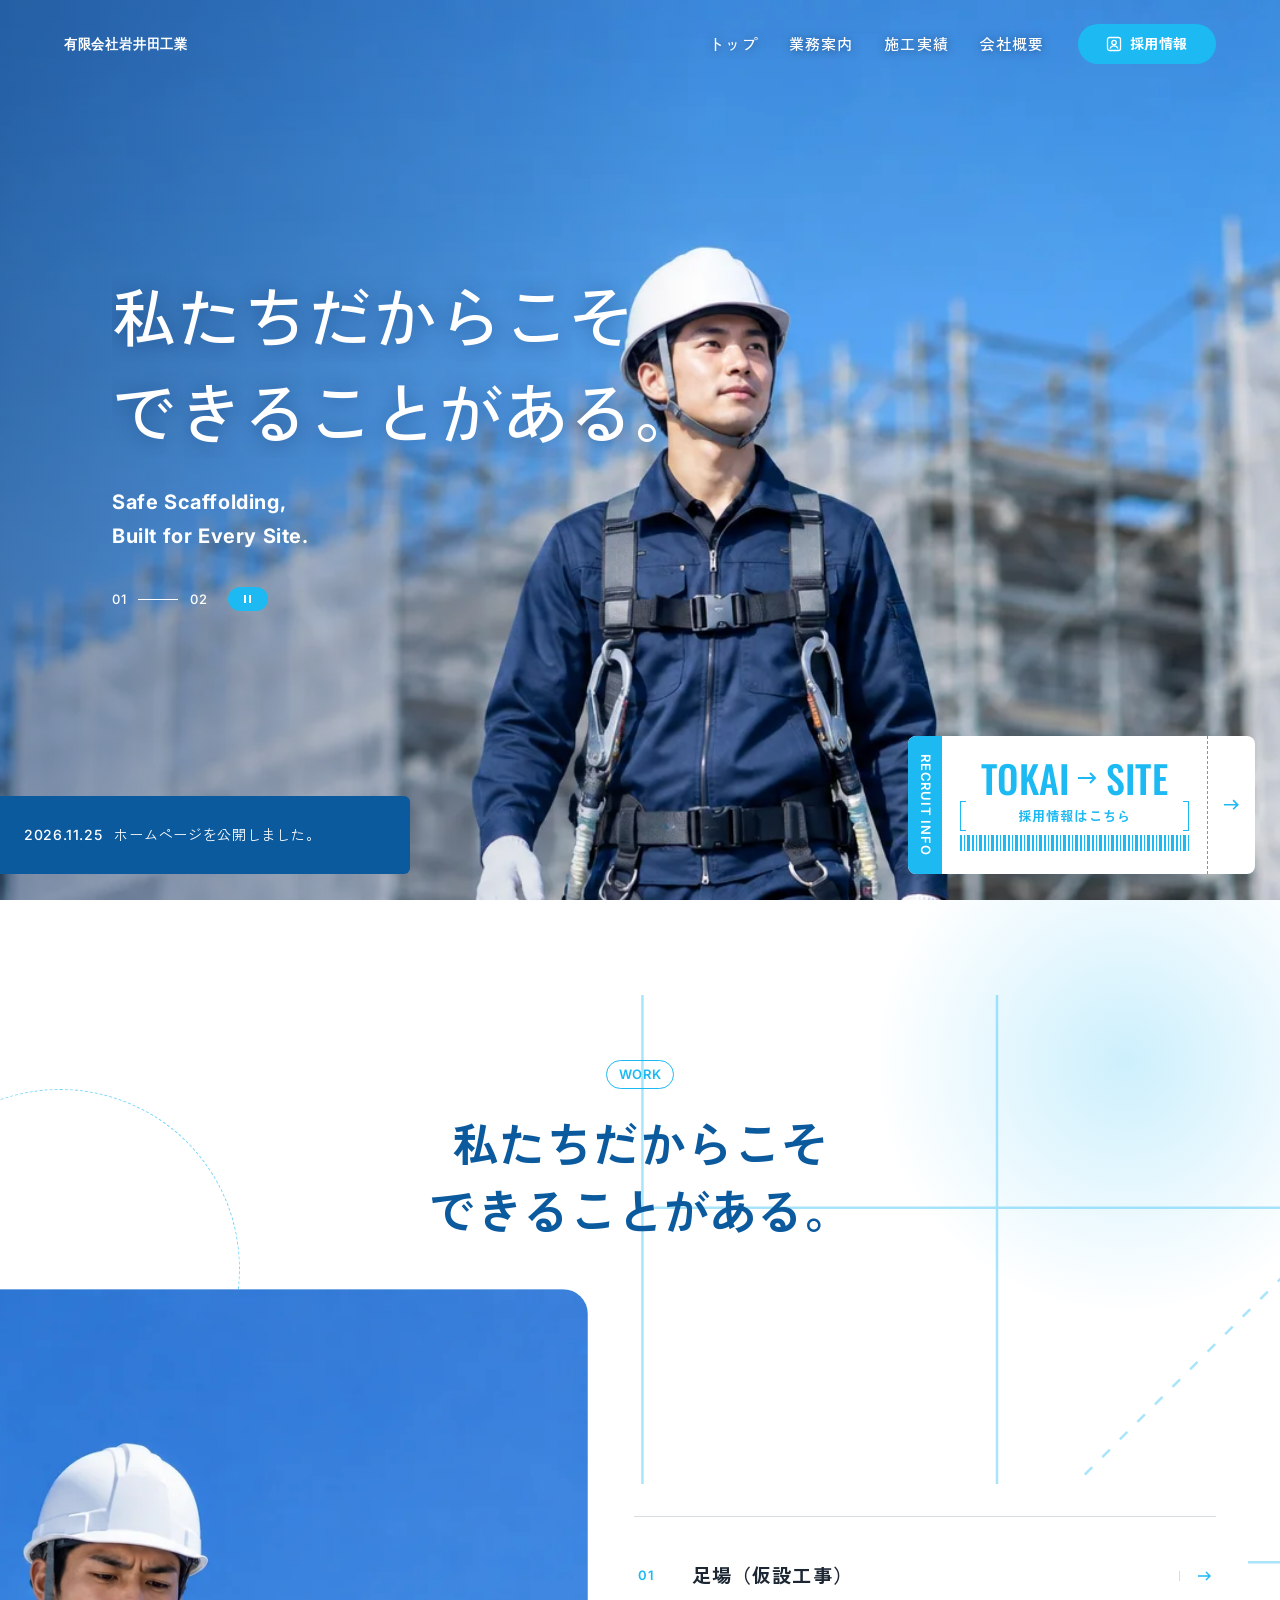
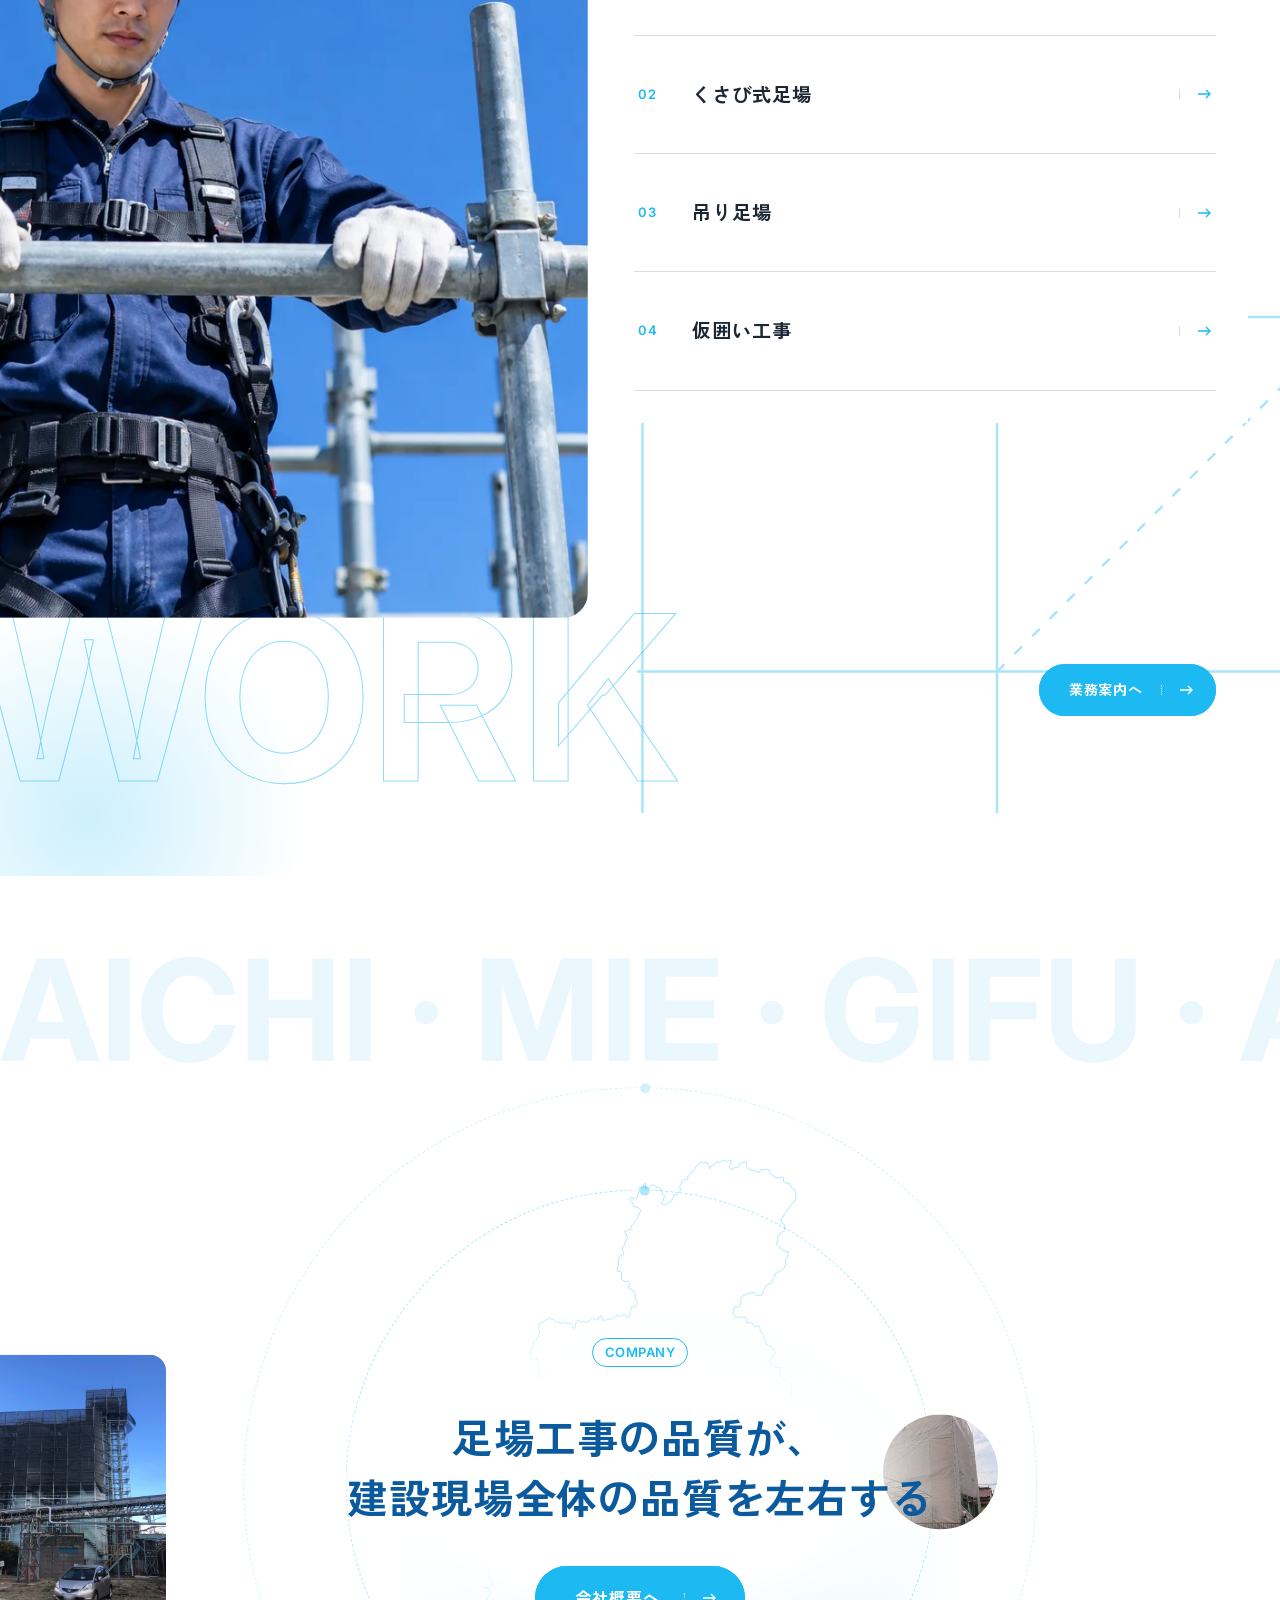
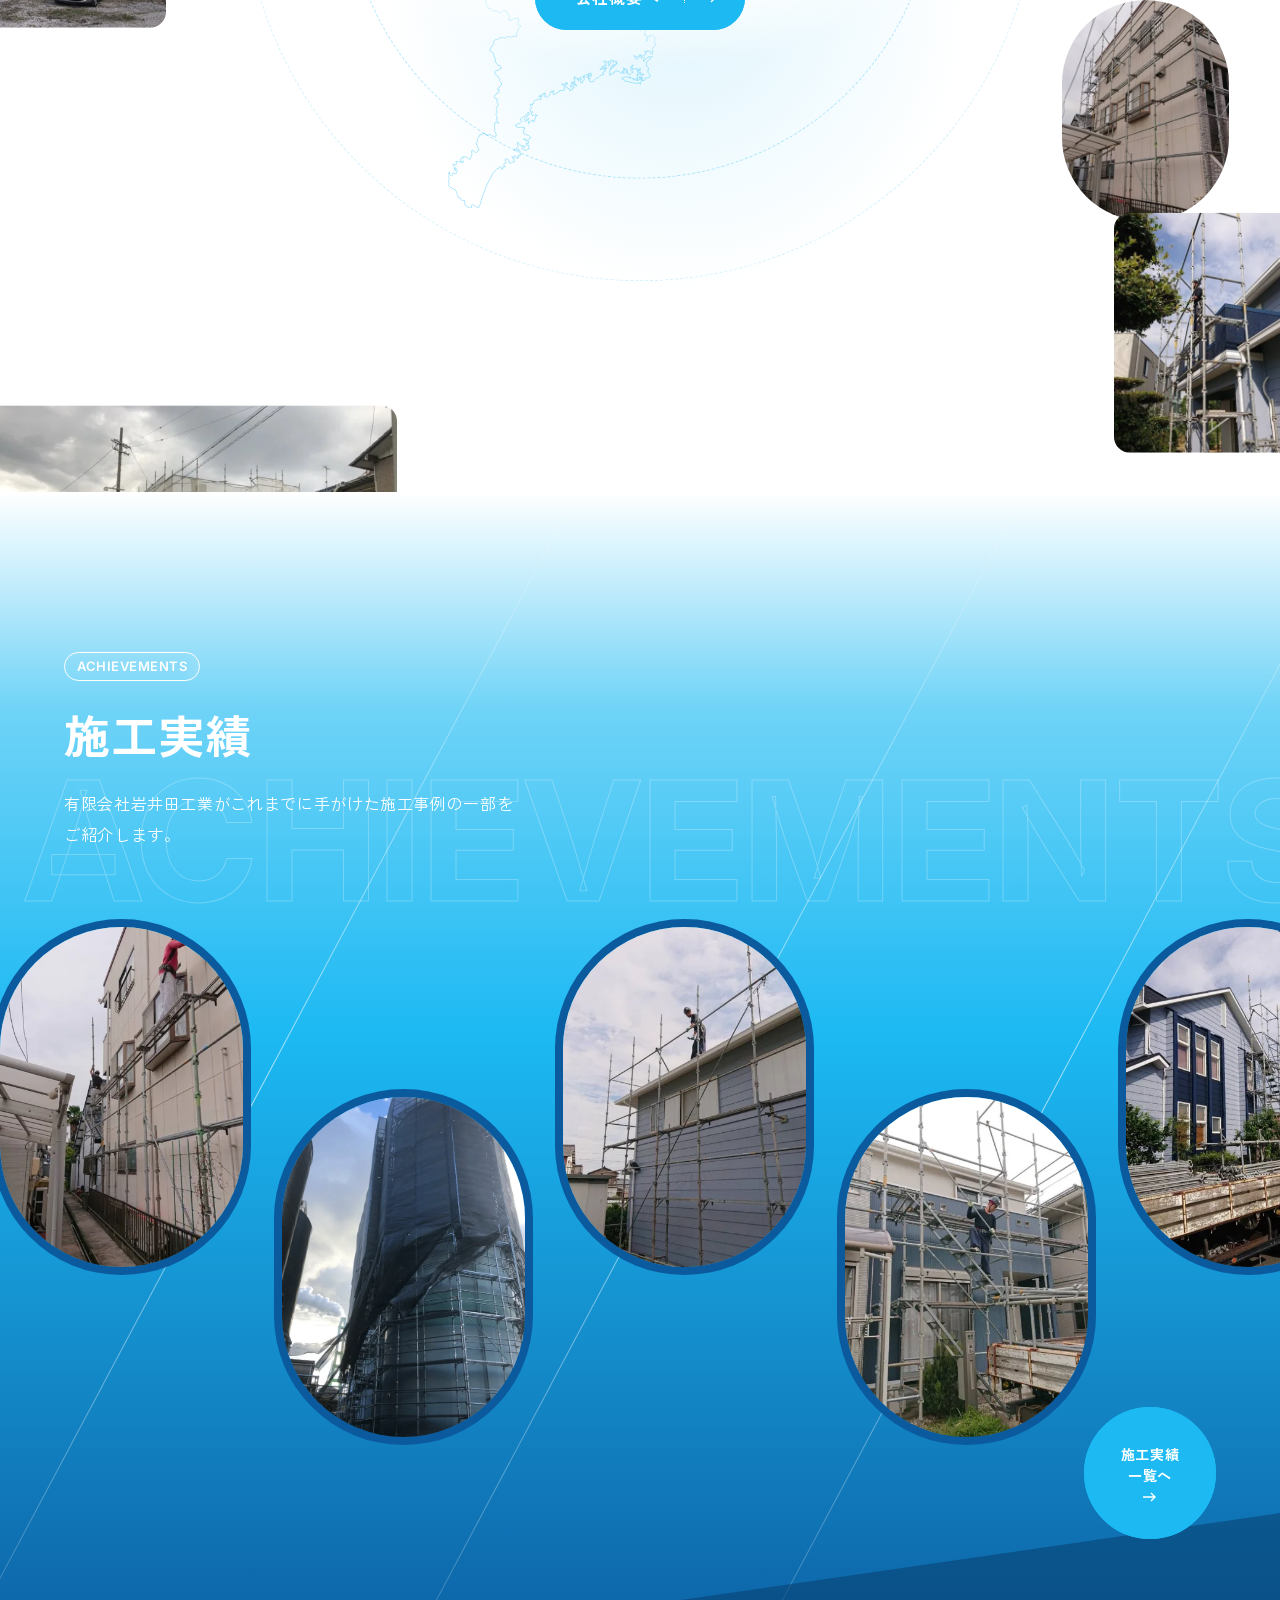
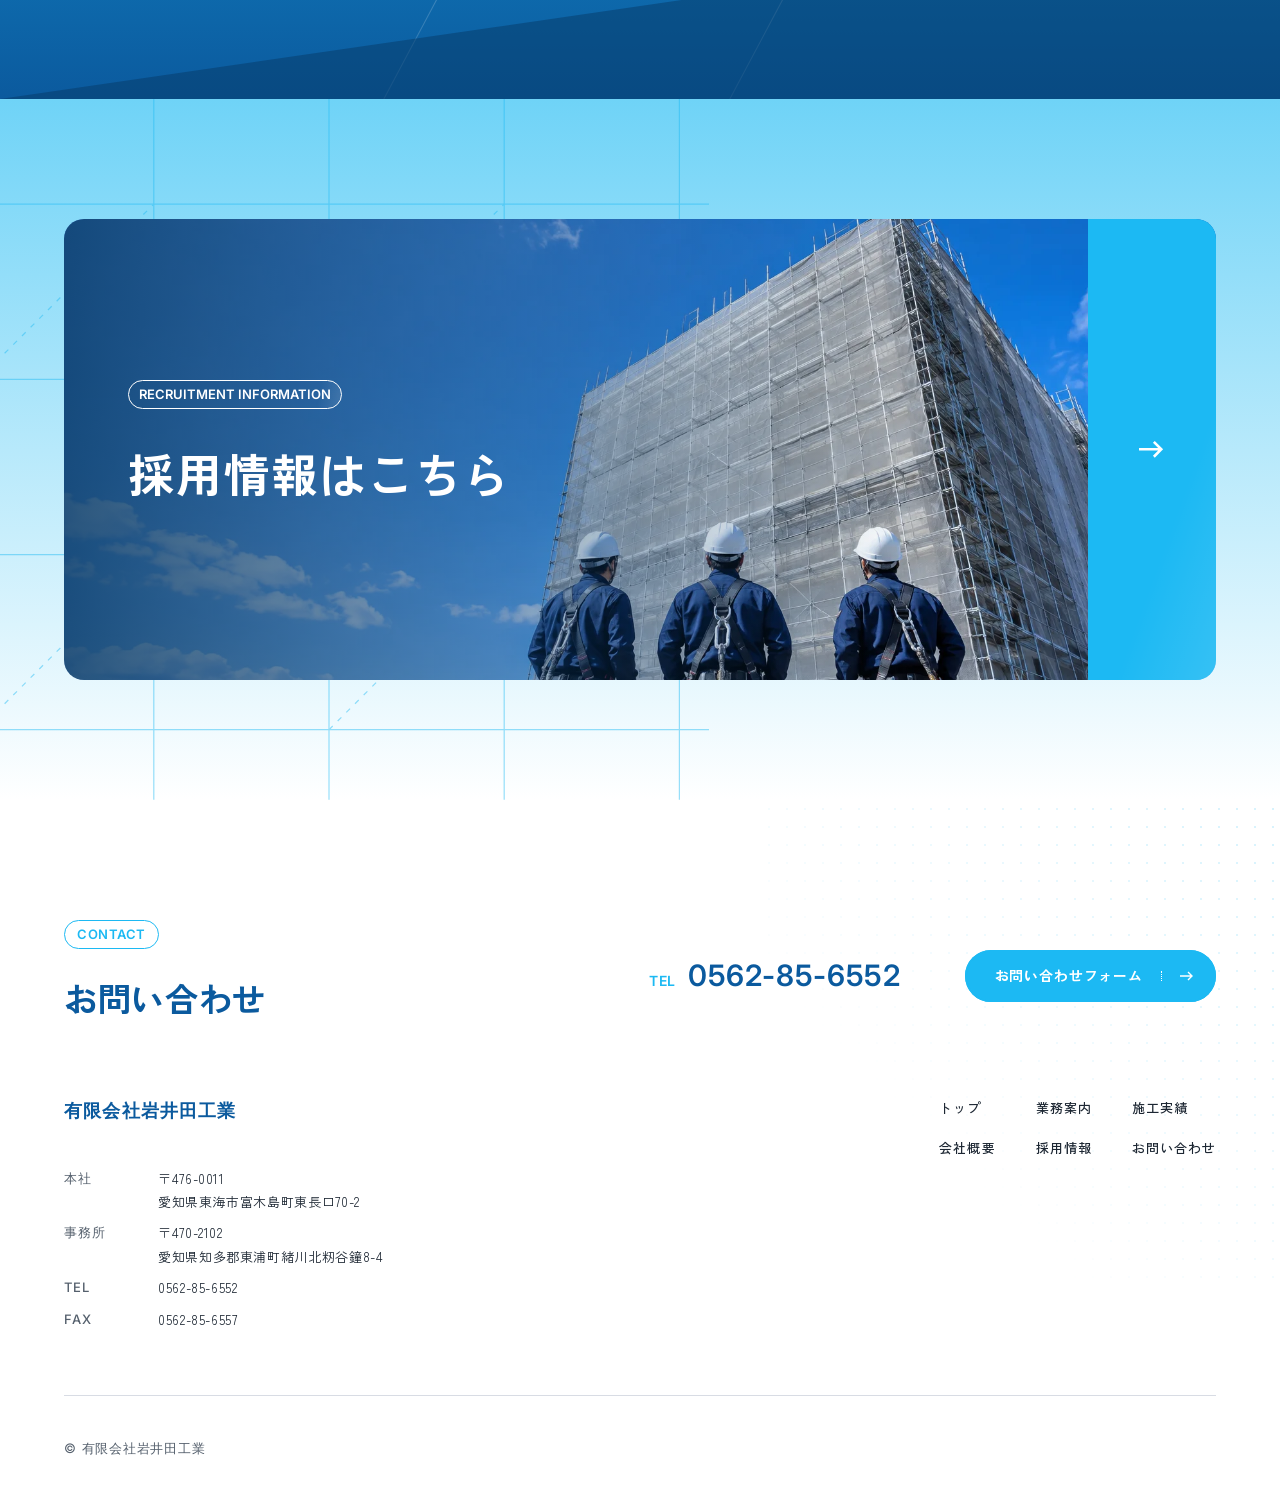
==== commit 0e499195: "表示を更新（2026-11-25）" ====
--- a/index.html
+++ b/index.html
@@ -20,19 +20,19 @@
 <link rel="preconnect" href="https://fonts.googleapis.com">
 <link rel="preconnect" href="https://fonts.gstatic.com" crossorigin>
 <link href="https://fonts.googleapis.com/css2?family=Inter:wght@500;600;700&family=Oswald:wght@500&family=Zen+Kaku+Gothic+Antique:wght@400;500;700&display=swap" rel="stylesheet">
-<link rel="icon" href="assets/favicon.ico?v=20261125212442" sizes="any">
-<link rel="icon" href="assets/favicon-32.png?v=20261125212442" type="image/png" sizes="32x32">
-<link rel="apple-touch-icon" href="assets/apple-touch-icon.png?v=20261125212442">
-<link rel="stylesheet" href="tokens.css?v=20261125212442">
-<link rel="stylesheet" href="base.css?v=20261125212442">
-<link rel="stylesheet" href="style.css?v=20261125212442">
+<link rel="icon" href="assets/favicon.ico?v=20261125213139" sizes="any">
+<link rel="icon" href="assets/favicon-32.png?v=20261125213139" type="image/png" sizes="32x32">
+<link rel="apple-touch-icon" href="assets/apple-touch-icon.png?v=20261125213139">
+<link rel="stylesheet" href="tokens.css?v=20261125213139">
+<link rel="stylesheet" href="base.css?v=20261125213139">
+<link rel="stylesheet" href="style.css?v=20261125213139">
 </head>
 <body>
 
 <header class="header">
   <a class="logo" href="./" aria-label="有限会社岩井田工業 トップへ">
-    <img class="logo__w" src="assets/logo_w.svg?v=20261125212442" alt="" width="460" height="60">
-    <img class="logo__c" src="assets/logo.svg?v=20261125212442" alt="" width="460" height="60">
+    <img class="logo__w" src="assets/logo_w.svg?v=20261125213139" alt="" width="460" height="60">
+    <img class="logo__c" src="assets/logo.svg?v=20261125213139" alt="" width="460" height="60">
   </a>
   <nav class="nav" aria-label="メインメニュー">
     <ul class="nav__list">
@@ -60,6 +60,8 @@
   <a class="drawer__tel" href="tel:0562856552" style="--i:6"><span class="drawer__tel-label">お電話でのお問い合わせ</span><span class="drawer__tel-num nb">0562-85-6552</span></a>
 </div>
 
+<div class="progress" aria-hidden="true"><span></span></div>
+<span class="cursor" aria-hidden="true"></span>
 <main>
 
     <div class="loading" aria-hidden="true"><div class="loading__in loading__sky"><span class="loading__trail"><span class="loading__line"></span><span class="loading__dot"></span></span></div></div>
@@ -67,9 +69,11 @@
     <section class="fv" aria-label="トップ">
     <div class="fv__frame">
       <div class="fv__photo">
-                <img class="fv__slide is-cur" src="assets/fv-1.webp?v=20261125212442" alt="" width="1536" height="864">
-        <img class="fv__slide" src="assets/fv-2.webp?v=20261125212442" alt="" width="1536" height="864">
-      </div>
+                <img class="fv__slide is-cur" src="assets/fv-1.webp?v=20261125213139" alt="" width="1536" height="864">
+        <img class="fv__slide" src="assets/fv-2.webp?v=20261125213139" alt="" width="1536" height="864">
+      </div>
+      <div class="fv__spark" aria-hidden="true"><span style="--x:12%;--y:70%;--d:0s"></span><span style="--x:24%;--y:40%;--d:-1.2s"></span><span style="--x:38%;--y:82%;--d:-2.1s"></span><span style="--x:55%;--y:30%;--d:-0.6s"></span><span style="--x:68%;--y:62%;--d:-1.7s"></span><span style="--x:80%;--y:22%;--d:-2.6s"></span><span style="--x:90%;--y:75%;--d:-0.9s"></span><span style="--x:46%;--y:55%;--d:-3.1s"></span><span style="--x:18%;--y:20%;--d:-2.4s"></span><span style="--x:74%;--y:88%;--d:-1.5s"></span></div>
+      <span class="fv__sweep" aria-hidden="true"></span>
       <div class="fv__body" data-on-photo>
         <h1 class="fv__catch" data-todo><span class="fv__ln"><span>私たち<wbr>だからこそ</span></span><span class="fv__ln"><span>できる<wbr>ことが<wbr>ある。</span></span></h1>
         <p class="fv__en" data-todo><span class="fv__ln"><span>Safe Scaffolding,</span></span><span class="fv__ln"><span>Built for Every Site.</span></span></p>
@@ -102,7 +106,7 @@
         <h2 class="h2 rv">私たち<wbr>だからこそ<br>できる<wbr>ことが<wbr>ある。</h2>
       </div>
       <div class="work__in">
-        <figure class="work__photo rv"><img src="assets/work.webp?v=20261125212442" alt="" width="1024" height="1024"></figure>
+        <figure class="work__photo rv"><img src="assets/work.webp?v=20261125213139" alt="" width="1024" height="1024"></figure>
         <ol class="list rv">
           <li><a class="list__a" href="service/"><span class="list__no" aria-hidden="true">01</span><span class="list__t">足場（仮設工事）</span><span class="list__arw"><svg viewBox="0 0 14 10" aria-hidden="true"><path d="M0 5h12M8 1l4 4-4 4" fill="none" stroke="currentColor" stroke-width="1.4"/></svg></span></a></li>
           <li><a class="list__a" href="service/"><span class="list__no" aria-hidden="true">02</span><span class="list__t">くさび式足場</span><span class="list__arw"><svg viewBox="0 0 14 10" aria-hidden="true"><path d="M0 5h12M8 1l4 4-4 4" fill="none" stroke="currentColor" stroke-width="1.4"/></svg></span></a></li>
@@ -118,12 +122,12 @@
     <p class="company__mark" aria-hidden="true" data-todo data-on-photo><span>AICHI · MIE · GIFU · AICHI · MIE · GIFU ·&nbsp;</span><span>AICHI · MIE · GIFU · AICHI · MIE · GIFU ·&nbsp;</span></p>
     <div class="company__stage">
       <span class="blob blob--c" aria-hidden="true"></span><span class="orbit" aria-hidden="true"></span><span class="orbit orbit--2" aria-hidden="true"></span>
-      <div class="company__mapw"><img class="company__map" src="assets/map-tokai.svg?v=20261125212442" alt="" width="1000" height="1688" loading="lazy"><span class="pin" aria-hidden="true">本社<span class="pin__pulse"></span></span></div>
-      <figure class="fl fl--1"><img src="assets/works-01.webp?v=20261125212442" alt="" width="640" height="959" loading="lazy"></figure>
-      <figure class="fl fl--2"><img src="assets/works-03.webp?v=20261125212442" alt="" width="700" height="525" loading="lazy"></figure>
-      <figure class="fl fl--3"><img src="assets/works-05.webp?v=20261125212442" alt="" width="394" height="700" loading="lazy"></figure>
-      <figure class="fl fl--4"><img src="assets/works-09.webp?v=20261125212442" alt="" width="394" height="700" loading="lazy"></figure>
-      <figure class="fl fl--5"><img src="assets/works-12.webp?v=20261125212442" alt="" width="394" height="700" loading="lazy"></figure>
+      <div class="company__mapw"><img class="company__map" src="assets/map-tokai.svg?v=20261125213139" alt="" width="1000" height="1688" loading="lazy"><span class="pin" aria-hidden="true">本社<span class="pin__pulse"></span></span></div>
+      <figure class="fl fl--1"><img src="assets/works-01.webp?v=20261125213139" alt="" width="640" height="959" loading="lazy"></figure>
+      <figure class="fl fl--2"><img src="assets/works-03.webp?v=20261125213139" alt="" width="700" height="525" loading="lazy"></figure>
+      <figure class="fl fl--3"><img src="assets/works-05.webp?v=20261125213139" alt="" width="394" height="700" loading="lazy"></figure>
+      <figure class="fl fl--4"><img src="assets/works-09.webp?v=20261125213139" alt="" width="394" height="700" loading="lazy"></figure>
+      <figure class="fl fl--5"><img src="assets/works-12.webp?v=20261125213139" alt="" width="394" height="700" loading="lazy"></figure>
       <div class="company__txt" data-on-photo>
         <p class="lbl rv" aria-hidden="true">COMPANY</p>
         <h2 class="h2 h2--co rv">足場工事の<wbr>品質が、<br>建設現場<wbr>全体の<wbr>品質を<wbr><span class="nb">左右する</span></h2>
@@ -141,14 +145,14 @@
       <h2 class="h2 h2--w rv">施工実績</h2>
       <p class="ach__lead rv">有限会社<wbr>岩井田工業が<wbr>これまでに<wbr>手がけた<wbr>施工事例の<wbr>一部を<wbr>ご紹介します。</p>
     </div>
-    <div class="ach__flow" aria-hidden="true"><ul class="ach__track"><li><img src="assets/works-02.webp?v=20261125212442" alt="" width="394" height="700" loading="lazy"></li><li><img src="assets/works-04.webp?v=20261125212442" alt="" width="394" height="700" loading="lazy"></li><li><img src="assets/works-06.webp?v=20261125212442" alt="" width="394" height="700" loading="lazy"></li><li><img src="assets/works-08.webp?v=20261125212442" alt="" width="394" height="700" loading="lazy"></li><li><img src="assets/works-10.webp?v=20261125212442" alt="" width="394" height="700" loading="lazy"></li><li><img src="assets/works-11.webp?v=20261125212442" alt="" width="394" height="700" loading="lazy"></li><li><img src="assets/works-13.webp?v=20261125212442" alt="" width="394" height="700" loading="lazy"></li><li><img src="assets/works-02.webp?v=20261125212442" alt="" width="394" height="700" loading="lazy"></li><li><img src="assets/works-04.webp?v=20261125212442" alt="" width="394" height="700" loading="lazy"></li><li><img src="assets/works-06.webp?v=20261125212442" alt="" width="394" height="700" loading="lazy"></li><li><img src="assets/works-08.webp?v=20261125212442" alt="" width="394" height="700" loading="lazy"></li><li><img src="assets/works-10.webp?v=20261125212442" alt="" width="394" height="700" loading="lazy"></li><li><img src="assets/works-11.webp?v=20261125212442" alt="" width="394" height="700" loading="lazy"></li><li><img src="assets/works-13.webp?v=20261125212442" alt="" width="394" height="700" loading="lazy"></li></ul></div>
+    <div class="ach__flow" aria-hidden="true"><ul class="ach__track"><li><img src="assets/works-02.webp?v=20261125213139" alt="" width="394" height="700" loading="lazy"></li><li><img src="assets/works-04.webp?v=20261125213139" alt="" width="394" height="700" loading="lazy"></li><li><img src="assets/works-06.webp?v=20261125213139" alt="" width="394" height="700" loading="lazy"></li><li><img src="assets/works-08.webp?v=20261125213139" alt="" width="394" height="700" loading="lazy"></li><li><img src="assets/works-10.webp?v=20261125213139" alt="" width="394" height="700" loading="lazy"></li><li><img src="assets/works-11.webp?v=20261125213139" alt="" width="394" height="700" loading="lazy"></li><li><img src="assets/works-13.webp?v=20261125213139" alt="" width="394" height="700" loading="lazy"></li><li><img src="assets/works-02.webp?v=20261125213139" alt="" width="394" height="700" loading="lazy"></li><li><img src="assets/works-04.webp?v=20261125213139" alt="" width="394" height="700" loading="lazy"></li><li><img src="assets/works-06.webp?v=20261125213139" alt="" width="394" height="700" loading="lazy"></li><li><img src="assets/works-08.webp?v=20261125213139" alt="" width="394" height="700" loading="lazy"></li><li><img src="assets/works-10.webp?v=20261125213139" alt="" width="394" height="700" loading="lazy"></li><li><img src="assets/works-11.webp?v=20261125213139" alt="" width="394" height="700" loading="lazy"></li><li><img src="assets/works-13.webp?v=20261125213139" alt="" width="394" height="700" loading="lazy"></li></ul></div>
     <p class="wrap ach__more" data-on-photo><a class="circle-btn rv" href="works/"><span>施工実績<br>一覧へ</span><svg viewBox="0 0 14 10" aria-hidden="true"><path d="M0 5h12M8 1l4 4-4 4" fill="none" stroke="currentColor" stroke-width="1.4"/></svg></a></p>
   </section>
 
     <div class="duo deco-sec" id="recruit">
     <svg class="pipes pipes--duo" viewBox="0 0 880 800" aria-hidden="true" preserveAspectRatio="xMidYMid slice"><path d="M40 0V800"/><path d="M240 0V800"/><path d="M440 0V800"/><path d="M640 0V800"/><path d="M840 0V800"/><path d="M0 120H880"/><path d="M0 320H880"/><path d="M0 520H880"/><path d="M0 720H880"/><path class="brace" d="M40 320L240 120"/><path class="brace" d="M240 520L440 320"/><path class="brace" d="M440 320L640 120"/><path class="brace" d="M640 520L840 320"/><path class="brace" d="M40 720L240 520"/><path class="brace" d="M440 720L640 520"/></svg>
     <a class="rec-band" href="https://iwaida-kogyo-recruit.com/saiyou/" target="_blank" rel="noopener">
-      <span class="rec-band__shine" aria-hidden="true"></span><span class="rec-band__photo"><img src="assets/recruit.webp?v=20261125212442" alt="" width="1792" height="768" loading="lazy"></span>
+      <span class="rec-band__shine" aria-hidden="true"></span><span class="rec-band__photo"><img src="assets/recruit.webp?v=20261125213139" alt="" width="1792" height="768" loading="lazy"></span>
       <span class="rec-band__in" data-on-photo>
         <span class="lbl lbl--w" aria-hidden="true">RECRUITMENT INFORMATION</span>
         <span class="rec-band__ttl">採用情報はこちら</span>
@@ -171,7 +175,7 @@
   </div>
   <div class="wrap footer__top">
     <div class="footer__co">
-      <a class="footer__logo" href="./" aria-label="有限会社岩井田工業 トップへ"><img src="assets/logo.svg?v=20261125212442" alt="" width="460" height="60" loading="lazy"></a>
+      <a class="footer__logo" href="./" aria-label="有限会社岩井田工業 トップへ"><img src="assets/logo.svg?v=20261125213139" alt="" width="460" height="60" loading="lazy"></a>
       <dl class="footer__info">
         <dt>本社</dt><dd><span class="nb">〒476-0011</span><br>愛知県東海市<wbr>富木島町<wbr>東長口70-2</dd>
         <dt>事務所</dt><dd><span class="nb">〒470-2102</span><br>愛知県知多郡<wbr>東浦町<wbr>緒川北籾谷鐘8-4</dd>
@@ -191,6 +195,6 @@
   <p class="wrap footer__copy">© 有限会社岩井田工業</p>
 </footer>
 
-<script src="site.js?v=20261125212442"></script>
+<script src="site.js?v=20261125213139"></script>
 </body>
 </html>
--- a/style.css
+++ b/style.css
@@ -252,3 +252,40 @@
 .company__txt .pbtn { min-height: 64px; padding: 0 28px 0 40px; font-size: 16px; gap: 24px; }
 
 .list { position: relative; z-index: 1; background: var(--c-base); box-shadow: 0 0 0 32px var(--c-base); }
+
+.progress { position: fixed; left: 0; top: 0; z-index: 60; width: 100%; height: 3px; pointer-events: none; }
+.progress span { display: block; height: 100%; background: linear-gradient(90deg, var(--c-sky-1), var(--c-sub), var(--c-sub-deep)); transform: scaleX(var(--p, 0)); transform-origin: left; }
+
+.cursor { position: fixed; left: 0; top: 0; z-index: 70; width: 36px; height: 36px; margin: -18px 0 0 -18px; border: 1.5px solid var(--c-sub); border-radius: 50%; pointer-events: none; opacity: 0; transition: width 0.3s var(--ease), height 0.3s var(--ease), margin 0.3s var(--ease), background-color 0.3s var(--ease), opacity 0.3s; }
+.cursor.is-on { opacity: 0.8; }
+.cursor.is-link { width: 64px; height: 64px; margin: -32px 0 0 -32px; background: var(--c-w35); }
+
+.fv__spark { position: absolute; inset: 0; z-index: 1; pointer-events: none; }
+.fv__spark span { position: absolute; left: var(--x); top: var(--y); width: 6px; height: 6px; border-radius: 50%; background: var(--c-base); box-shadow: 0 0 12px 3px var(--c-w60); opacity: 0; animation: spark 4.2s ease-in-out var(--d) infinite; }
+@keyframes spark { 0%, 100% { opacity: 0; transform: translateY(10px) scale(0.6); } 50% { opacity: 0.9; transform: translateY(-16px) scale(1); } }
+.fv__sweep { position: absolute; inset: 0; z-index: 1; pointer-events: none; background: linear-gradient(105deg, var(--c-w0) 35%, var(--c-w35) 48%, var(--c-w0) 60%); background-size: 260% 100%; mix-blend-mode: soft-light; animation: shine 7s ease-in-out 2.5s infinite; }
+
+.seg { display: inline-block; white-space: nowrap; }
+.ch { display: inline-block; opacity: 0; transform: translateY(0.6em) rotate(6deg); transition: opacity 0.6s var(--ease), transform 0.8s var(--ease); transition-delay: calc(var(--i) * 0.035s); }
+.is-on .ch, .ch-on .ch { opacity: 1; transform: none; }
+
+.lbl { position: relative; overflow: hidden; }
+.lbl::after { content: ""; position: absolute; inset: 0; background: linear-gradient(100deg, var(--c-w0) 30%, var(--c-w60) 50%, var(--c-w0) 70%); background-size: 300% 100%; animation: shine 4s ease-in-out infinite; }
+
+.pbtn, .circle-btn { position: relative; }
+.pbtn::after, .circle-btn::after { content: ""; position: absolute; inset: 0; border-radius: inherit; border: 2px solid var(--c-sub); animation: ripple 2.4s ease-out infinite; pointer-events: none; }
+@keyframes ripple { from { opacity: 0.7; transform: scale(1); } to { opacity: 0; transform: scale(1.25, 1.6); } }
+
+.ach__track img { animation: bob 5s ease-in-out infinite alternate; }
+.ach__track li:nth-child(3n) img { animation-delay: -2s; }
+.ach__track li:nth-child(3n+1) img { animation-delay: -3.5s; }
+@keyframes bob { from { transform: scale(1.04) translateY(-6px); } to { transform: scale(1.1) translateY(6px); } }
+
+.fl { translate: 0 var(--py, 0px); }
+
+.list.rv li { opacity: 0; transform: translateX(40px); transition: opacity 0.7s var(--ease), transform 0.9s var(--ease); }
+.list.rv.is-on li { opacity: 1; transform: none; }
+.list.rv.is-on li:nth-child(2) { transition-delay: 0.12s; }
+.list.rv.is-on li:nth-child(3) { transition-delay: 0.24s; }
+.list.rv.is-on li:nth-child(4) { transition-delay: 0.36s; }
+@media (prefers-reduced-motion: reduce) { .fv__spark, .fv__sweep, .cursor, .lbl::after, .pbtn::after, .circle-btn::after { display: none; } .ch { opacity: 1; transform: none; } }
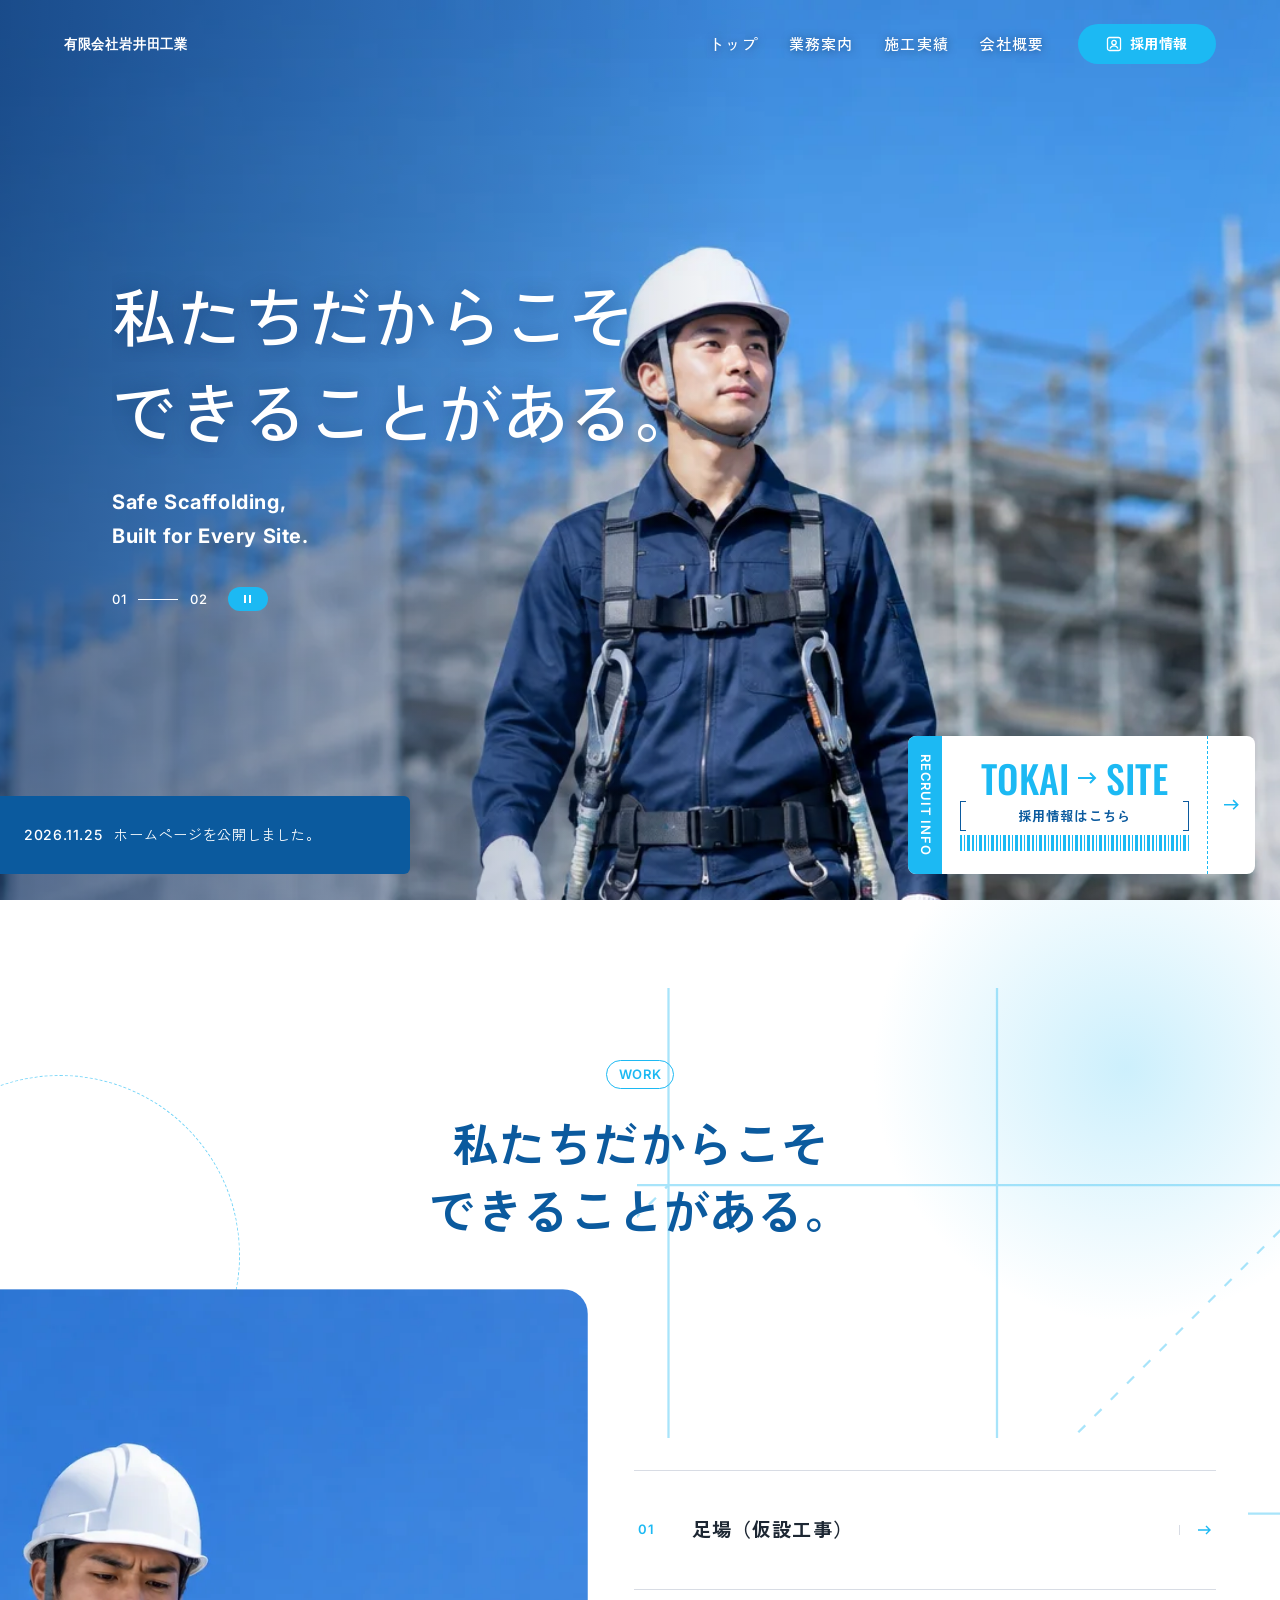
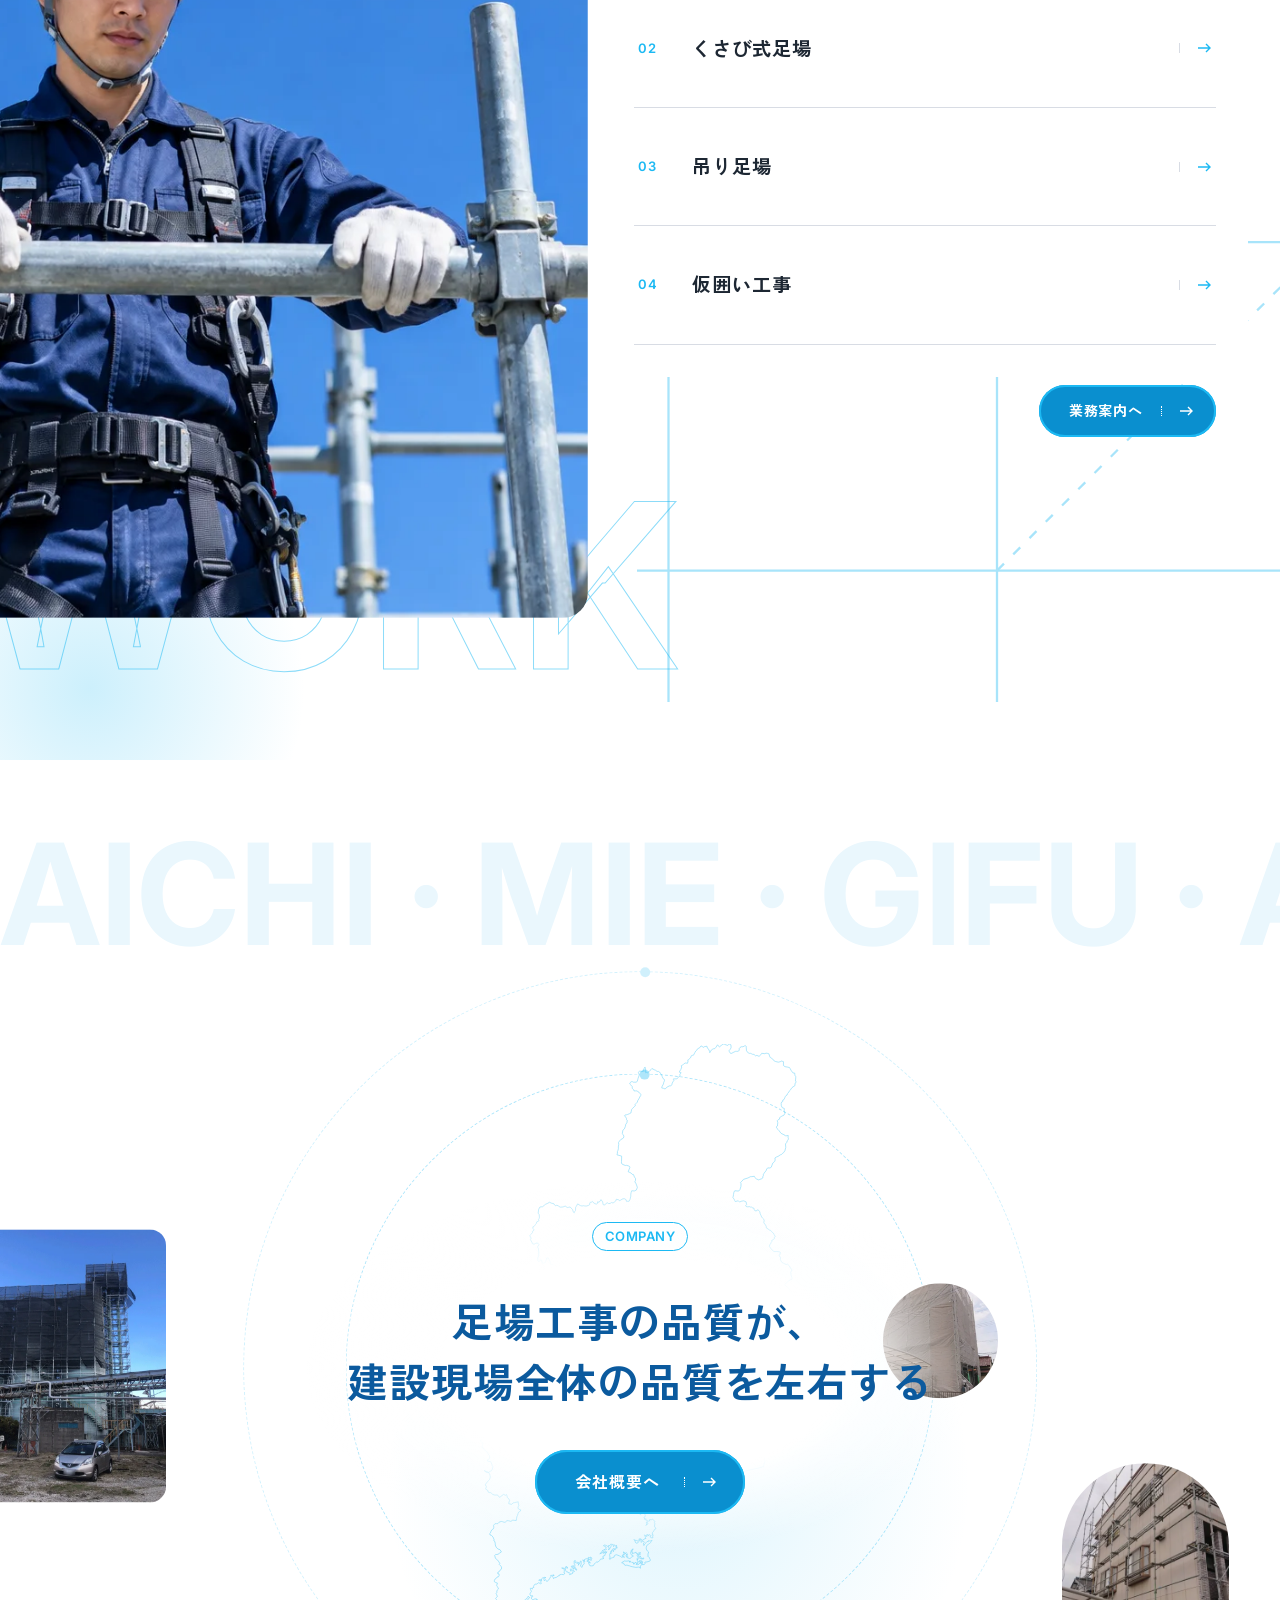
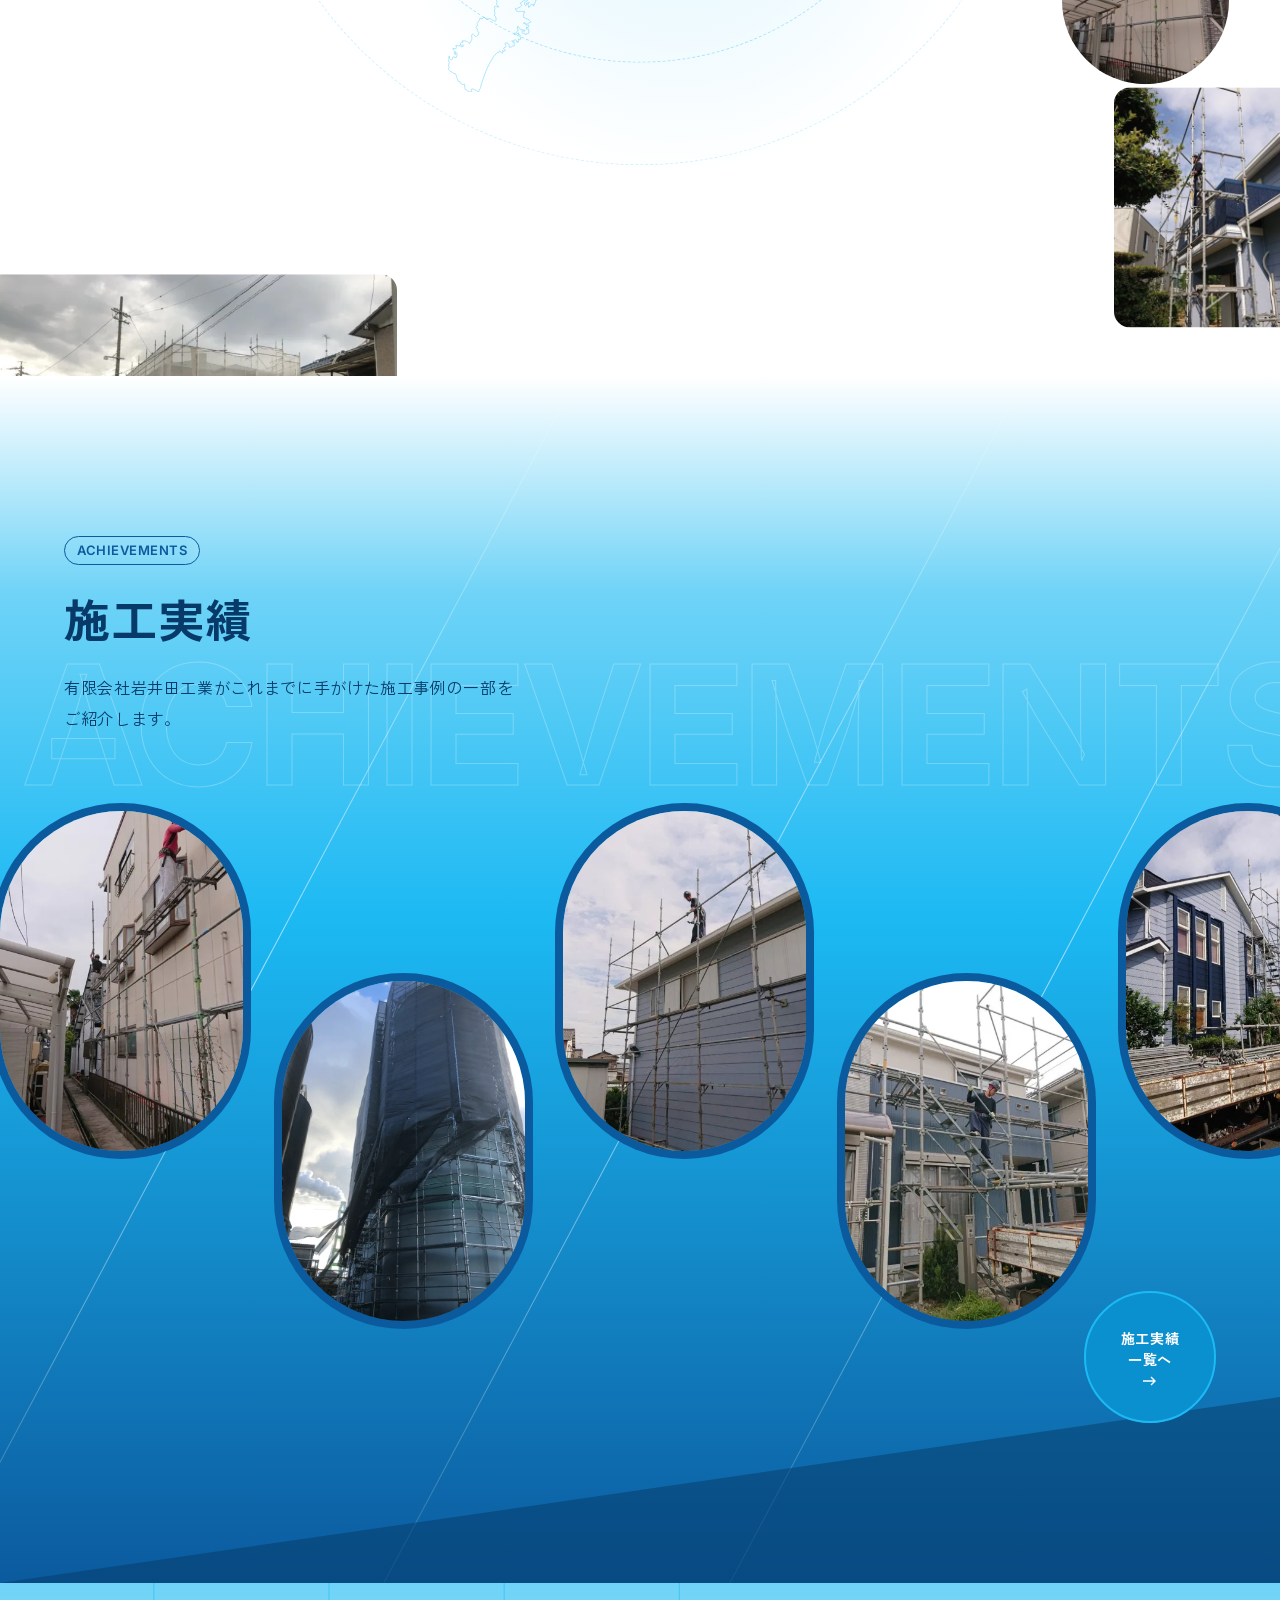
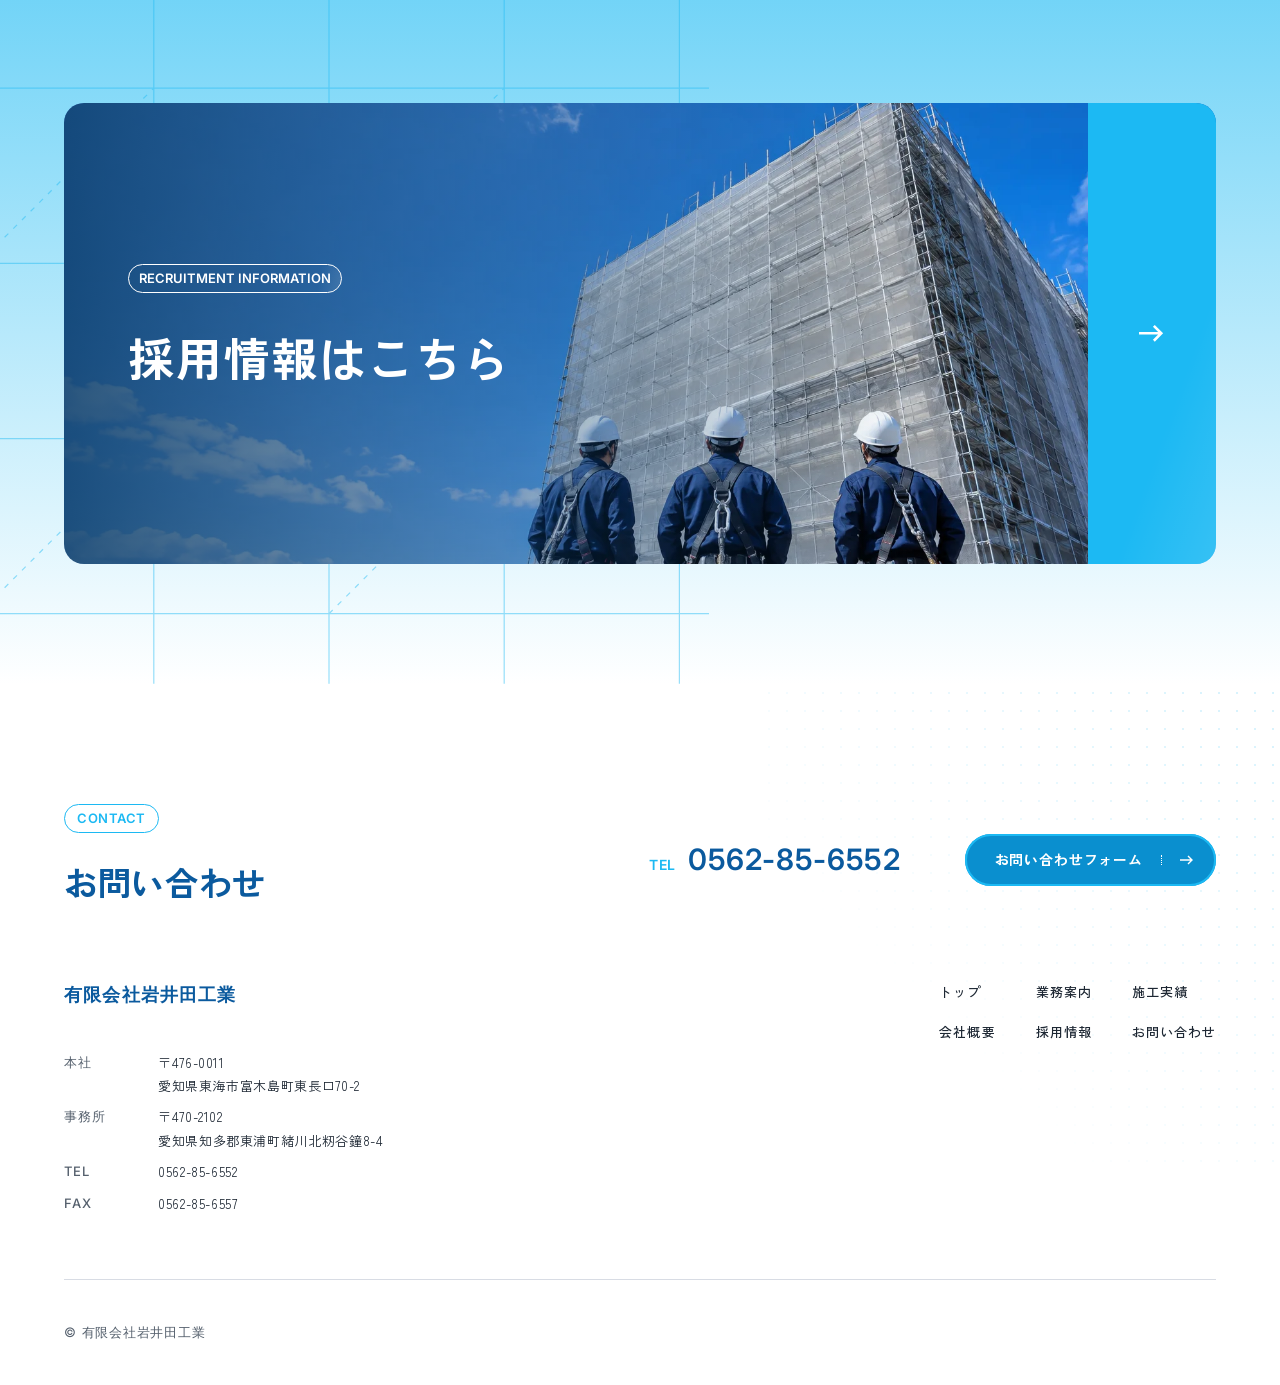
==== commit 1ba1aa8a: "表示を更新（2026-11-26）" ====
--- a/index.html
+++ b/index.html
@@ -11,28 +11,28 @@
 <meta property="og:site_name" content="有限会社岩井田工業">
 <meta property="og:title" content="有限会社岩井田工業｜愛知県東海市・知多郡の仮設足場工事">
 <meta property="og:description" content="有限会社岩井田工業は、愛知県知多郡・東海市を拠点に東海3県で仮設足場および付帯工事を手がけています。">
-<meta property="og:url" content="https://example-hp.pages.dev/">
-<meta property="og:image" content="https://example-hp.pages.dev/assets/ogp.jpg?v=20261124a">
+<meta property="og:url" content="https://hse-inc.github.io/iwaida-hp/">
+<meta property="og:image" content="https://hse-inc.github.io/iwaida-hp/assets/ogp.jpg?v=20261124a">
 <meta property="og:image:width" content="1200">
 <meta property="og:image:height" content="630">
 <meta name="twitter:card" content="summary_large_image">
-<meta name="twitter:image" content="https://example-hp.pages.dev/assets/ogp.jpg?v=20261124a">
+<meta name="twitter:image" content="https://hse-inc.github.io/iwaida-hp/assets/ogp.jpg?v=20261124a">
 <link rel="preconnect" href="https://fonts.googleapis.com">
 <link rel="preconnect" href="https://fonts.gstatic.com" crossorigin>
 <link href="https://fonts.googleapis.com/css2?family=Inter:wght@500;600;700&family=Oswald:wght@500&family=Zen+Kaku+Gothic+Antique:wght@400;500;700&display=swap" rel="stylesheet">
-<link rel="icon" href="assets/favicon.ico?v=20261125213139" sizes="any">
-<link rel="icon" href="assets/favicon-32.png?v=20261125213139" type="image/png" sizes="32x32">
-<link rel="apple-touch-icon" href="assets/apple-touch-icon.png?v=20261125213139">
-<link rel="stylesheet" href="tokens.css?v=20261125213139">
-<link rel="stylesheet" href="base.css?v=20261125213139">
-<link rel="stylesheet" href="style.css?v=20261125213139">
+<link rel="icon" href="assets/favicon.ico?v=20261126115019" sizes="any">
+<link rel="icon" href="assets/favicon-32.png?v=20261126115019" type="image/png" sizes="32x32">
+<link rel="apple-touch-icon" href="assets/apple-touch-icon.png?v=20261126115019">
+<link rel="stylesheet" href="tokens.css?v=20261126115019">
+<link rel="stylesheet" href="base.css?v=20261126115019">
+<link rel="stylesheet" href="style.css?v=20261126115019">
 </head>
 <body>
 
 <header class="header">
   <a class="logo" href="./" aria-label="有限会社岩井田工業 トップへ">
-    <img class="logo__w" src="assets/logo_w.svg?v=20261125213139" alt="" width="460" height="60">
-    <img class="logo__c" src="assets/logo.svg?v=20261125213139" alt="" width="460" height="60">
+    <img class="logo__w" src="assets/logo_w.svg?v=20261126115019" alt="" width="460" height="60">
+    <img class="logo__c" src="assets/logo.svg?v=20261126115019" alt="" width="460" height="60">
   </a>
   <nav class="nav" aria-label="メインメニュー">
     <ul class="nav__list">
@@ -69,8 +69,8 @@
     <section class="fv" aria-label="トップ">
     <div class="fv__frame">
       <div class="fv__photo">
-                <img class="fv__slide is-cur" src="assets/fv-1.webp?v=20261125213139" alt="" width="1536" height="864">
-        <img class="fv__slide" src="assets/fv-2.webp?v=20261125213139" alt="" width="1536" height="864">
+                <img data-bleed class="fv__slide is-cur" src="assets/fv-1.webp?v=20261126115019" alt="" width="1536" height="864">
+        <img data-bleed class="fv__slide" src="assets/fv-2.webp?v=20261126115019" alt="" width="1536" height="864">
       </div>
       <div class="fv__spark" aria-hidden="true"><span style="--x:12%;--y:70%;--d:0s"></span><span style="--x:24%;--y:40%;--d:-1.2s"></span><span style="--x:38%;--y:82%;--d:-2.1s"></span><span style="--x:55%;--y:30%;--d:-0.6s"></span><span style="--x:68%;--y:62%;--d:-1.7s"></span><span style="--x:80%;--y:22%;--d:-2.6s"></span><span style="--x:90%;--y:75%;--d:-0.9s"></span><span style="--x:46%;--y:55%;--d:-3.1s"></span><span style="--x:18%;--y:20%;--d:-2.4s"></span><span style="--x:74%;--y:88%;--d:-1.5s"></span></div>
       <span class="fv__sweep" aria-hidden="true"></span>
@@ -96,7 +96,7 @@
   </section>
 
     <section class="sec work deco-sec" id="work">
-    <svg class="pipes pipes--work" viewBox="0 0 880 800" aria-hidden="true" preserveAspectRatio="xMidYMid slice"><path d="M40 0V800"/><path d="M240 0V800"/><path d="M440 0V800"/><path d="M640 0V800"/><path d="M840 0V800"/><path d="M0 120H880"/><path d="M0 320H880"/><path d="M0 520H880"/><path d="M0 720H880"/><path class="brace" d="M40 320L240 120"/><path class="brace" d="M240 520L440 320"/><path class="brace" d="M440 320L640 120"/><path class="brace" d="M640 520L840 320"/><path class="brace" d="M40 720L240 520"/><path class="brace" d="M440 720L640 520"/></svg>
+    <svg data-bleed class="pipes pipes--work" viewBox="0 0 880 800" aria-hidden="true" preserveAspectRatio="xMidYMid slice"><path d="M40 0V800"/><path d="M240 0V800"/><path d="M440 0V800"/><path d="M640 0V800"/><path d="M840 0V800"/><path d="M0 120H880"/><path d="M0 320H880"/><path d="M0 520H880"/><path d="M0 720H880"/><path class="brace" d="M40 320L240 120"/><path class="brace" d="M240 520L440 320"/><path class="brace" d="M440 320L640 120"/><path class="brace" d="M640 520L840 320"/><path class="brace" d="M40 720L240 520"/><path class="brace" d="M440 720L640 520"/></svg>
     <span class="blob blob--a" aria-hidden="true"></span><span class="blob blob--b" aria-hidden="true"></span>
     <p class="wm wm--work" aria-hidden="true" data-on-photo>WORK</p>
     <span class="ring ring--work" aria-hidden="true"></span>
@@ -106,15 +106,17 @@
         <h2 class="h2 rv">私たち<wbr>だからこそ<br>できる<wbr>ことが<wbr>ある。</h2>
       </div>
       <div class="work__in">
-        <figure class="work__photo rv"><img src="assets/work.webp?v=20261125213139" alt="" width="1024" height="1024"></figure>
+        <figure class="work__photo rv"><img data-bleed src="assets/work.webp?v=20261126115019" alt="" width="1024" height="1024"></figure>
+        <div class="work__col">
         <ol class="list rv">
           <li><a class="list__a" href="service/"><span class="list__no" aria-hidden="true">01</span><span class="list__t">足場（仮設工事）</span><span class="list__arw"><svg viewBox="0 0 14 10" aria-hidden="true"><path d="M0 5h12M8 1l4 4-4 4" fill="none" stroke="currentColor" stroke-width="1.4"/></svg></span></a></li>
           <li><a class="list__a" href="service/"><span class="list__no" aria-hidden="true">02</span><span class="list__t">くさび式足場</span><span class="list__arw"><svg viewBox="0 0 14 10" aria-hidden="true"><path d="M0 5h12M8 1l4 4-4 4" fill="none" stroke="currentColor" stroke-width="1.4"/></svg></span></a></li>
           <li><a class="list__a" href="service/"><span class="list__no" aria-hidden="true">03</span><span class="list__t">吊り足場</span><span class="list__arw"><svg viewBox="0 0 14 10" aria-hidden="true"><path d="M0 5h12M8 1l4 4-4 4" fill="none" stroke="currentColor" stroke-width="1.4"/></svg></span></a></li>
           <li><a class="list__a" href="service/"><span class="list__no" aria-hidden="true">04</span><span class="list__t">仮囲い工事</span><span class="list__arw"><svg viewBox="0 0 14 10" aria-hidden="true"><path d="M0 5h12M8 1l4 4-4 4" fill="none" stroke="currentColor" stroke-width="1.4"/></svg></span></a></li>
         </ol>
-      </div>
-      <p class="more rv"><a class="pbtn" href="service/"><span>業務案内へ</span><span class="pbtn__arw"><svg viewBox="0 0 14 10" aria-hidden="true"><path d="M0 5h12M8 1l4 4-4 4" fill="none" stroke="currentColor" stroke-width="1.4"/></svg></span></a></p>
+        <p class="more rv"><a class="pbtn" href="service/"><span>業務案内へ</span><span class="pbtn__arw"><svg viewBox="0 0 14 10" aria-hidden="true"><path d="M0 5h12M8 1l4 4-4 4" fill="none" stroke="currentColor" stroke-width="1.4"/></svg></span></a></p>
+        </div>
+      </div>
     </div>
   </section>
 
@@ -122,12 +124,12 @@
     <p class="company__mark" aria-hidden="true" data-todo data-on-photo><span>AICHI · MIE · GIFU · AICHI · MIE · GIFU ·&nbsp;</span><span>AICHI · MIE · GIFU · AICHI · MIE · GIFU ·&nbsp;</span></p>
     <div class="company__stage">
       <span class="blob blob--c" aria-hidden="true"></span><span class="orbit" aria-hidden="true"></span><span class="orbit orbit--2" aria-hidden="true"></span>
-      <div class="company__mapw"><img class="company__map" src="assets/map-tokai.svg?v=20261125213139" alt="" width="1000" height="1688" loading="lazy"><span class="pin" aria-hidden="true">本社<span class="pin__pulse"></span></span></div>
-      <figure class="fl fl--1"><img src="assets/works-01.webp?v=20261125213139" alt="" width="640" height="959" loading="lazy"></figure>
-      <figure class="fl fl--2"><img src="assets/works-03.webp?v=20261125213139" alt="" width="700" height="525" loading="lazy"></figure>
-      <figure class="fl fl--3"><img src="assets/works-05.webp?v=20261125213139" alt="" width="394" height="700" loading="lazy"></figure>
-      <figure class="fl fl--4"><img src="assets/works-09.webp?v=20261125213139" alt="" width="394" height="700" loading="lazy"></figure>
-      <figure class="fl fl--5"><img src="assets/works-12.webp?v=20261125213139" alt="" width="394" height="700" loading="lazy"></figure>
+      <div class="company__mapw"><img class="company__map" src="assets/map-tokai.svg?v=20261126115019" alt="" width="1000" height="1688" loading="lazy"><span class="pin" aria-hidden="true">本社<span class="pin__pulse"></span></span></div>
+      <figure class="fl fl--1"><img data-bleed src="assets/works-01.webp?v=20261126115019" alt="" width="640" height="959" loading="lazy"></figure>
+      <figure class="fl fl--2"><img data-bleed src="assets/works-03.webp?v=20261126115019" alt="" width="700" height="525" loading="lazy"></figure>
+      <figure class="fl fl--3"><img data-bleed src="assets/works-05.webp?v=20261126115019" alt="" width="394" height="700" loading="lazy"></figure>
+      <figure class="fl fl--4"><img data-bleed src="assets/works-09.webp?v=20261126115019" alt="" width="394" height="700" loading="lazy"></figure>
+      <figure class="fl fl--5"><img data-bleed src="assets/works-12.webp?v=20261126115019" alt="" width="394" height="700" loading="lazy"></figure>
       <div class="company__txt" data-on-photo>
         <p class="lbl rv" aria-hidden="true">COMPANY</p>
         <h2 class="h2 h2--co rv">足場工事の<wbr>品質が、<br>建設現場<wbr>全体の<wbr>品質を<wbr><span class="nb">左右する</span></h2>
@@ -141,18 +143,18 @@
     <div class="streaks" aria-hidden="true"><span></span><span></span><span></span></div>
     <p class="wm wm--ach" aria-hidden="true" data-on-photo>ACHIEVEMENTS</p>
     <div class="wrap ach__head">
-      <p class="lbl lbl--w rv" aria-hidden="true">ACHIEVEMENTS</p>
-      <h2 class="h2 h2--w rv">施工実績</h2>
+      <p class="lbl rv" aria-hidden="true">ACHIEVEMENTS</p>
+      <h2 class="h2 rv">施工実績</h2>
       <p class="ach__lead rv">有限会社<wbr>岩井田工業が<wbr>これまでに<wbr>手がけた<wbr>施工事例の<wbr>一部を<wbr>ご紹介します。</p>
     </div>
-    <div class="ach__flow" aria-hidden="true"><ul class="ach__track"><li><img src="assets/works-02.webp?v=20261125213139" alt="" width="394" height="700" loading="lazy"></li><li><img src="assets/works-04.webp?v=20261125213139" alt="" width="394" height="700" loading="lazy"></li><li><img src="assets/works-06.webp?v=20261125213139" alt="" width="394" height="700" loading="lazy"></li><li><img src="assets/works-08.webp?v=20261125213139" alt="" width="394" height="700" loading="lazy"></li><li><img src="assets/works-10.webp?v=20261125213139" alt="" width="394" height="700" loading="lazy"></li><li><img src="assets/works-11.webp?v=20261125213139" alt="" width="394" height="700" loading="lazy"></li><li><img src="assets/works-13.webp?v=20261125213139" alt="" width="394" height="700" loading="lazy"></li><li><img src="assets/works-02.webp?v=20261125213139" alt="" width="394" height="700" loading="lazy"></li><li><img src="assets/works-04.webp?v=20261125213139" alt="" width="394" height="700" loading="lazy"></li><li><img src="assets/works-06.webp?v=20261125213139" alt="" width="394" height="700" loading="lazy"></li><li><img src="assets/works-08.webp?v=20261125213139" alt="" width="394" height="700" loading="lazy"></li><li><img src="assets/works-10.webp?v=20261125213139" alt="" width="394" height="700" loading="lazy"></li><li><img src="assets/works-11.webp?v=20261125213139" alt="" width="394" height="700" loading="lazy"></li><li><img src="assets/works-13.webp?v=20261125213139" alt="" width="394" height="700" loading="lazy"></li></ul></div>
+    <div class="ach__flow" aria-hidden="true"><ul class="ach__track"><li><img data-bleed src="assets/works-02.webp?v=20261126115019" alt="" width="394" height="700" loading="lazy"></li><li><img data-bleed src="assets/works-04.webp?v=20261126115019" alt="" width="394" height="700" loading="lazy"></li><li><img data-bleed src="assets/works-06.webp?v=20261126115019" alt="" width="394" height="700" loading="lazy"></li><li><img data-bleed src="assets/works-08.webp?v=20261126115019" alt="" width="394" height="700" loading="lazy"></li><li><img data-bleed src="assets/works-10.webp?v=20261126115019" alt="" width="394" height="700" loading="lazy"></li><li><img data-bleed src="assets/works-11.webp?v=20261126115019" alt="" width="394" height="700" loading="lazy"></li><li><img data-bleed src="assets/works-13.webp?v=20261126115019" alt="" width="394" height="700" loading="lazy"></li><li><img data-bleed src="assets/works-02.webp?v=20261126115019" alt="" width="394" height="700" loading="lazy"></li><li><img data-bleed src="assets/works-04.webp?v=20261126115019" alt="" width="394" height="700" loading="lazy"></li><li><img data-bleed src="assets/works-06.webp?v=20261126115019" alt="" width="394" height="700" loading="lazy"></li><li><img data-bleed src="assets/works-08.webp?v=20261126115019" alt="" width="394" height="700" loading="lazy"></li><li><img data-bleed src="assets/works-10.webp?v=20261126115019" alt="" width="394" height="700" loading="lazy"></li><li><img data-bleed src="assets/works-11.webp?v=20261126115019" alt="" width="394" height="700" loading="lazy"></li><li><img data-bleed src="assets/works-13.webp?v=20261126115019" alt="" width="394" height="700" loading="lazy"></li></ul></div>
     <p class="wrap ach__more" data-on-photo><a class="circle-btn rv" href="works/"><span>施工実績<br>一覧へ</span><svg viewBox="0 0 14 10" aria-hidden="true"><path d="M0 5h12M8 1l4 4-4 4" fill="none" stroke="currentColor" stroke-width="1.4"/></svg></a></p>
   </section>
 
     <div class="duo deco-sec" id="recruit">
-    <svg class="pipes pipes--duo" viewBox="0 0 880 800" aria-hidden="true" preserveAspectRatio="xMidYMid slice"><path d="M40 0V800"/><path d="M240 0V800"/><path d="M440 0V800"/><path d="M640 0V800"/><path d="M840 0V800"/><path d="M0 120H880"/><path d="M0 320H880"/><path d="M0 520H880"/><path d="M0 720H880"/><path class="brace" d="M40 320L240 120"/><path class="brace" d="M240 520L440 320"/><path class="brace" d="M440 320L640 120"/><path class="brace" d="M640 520L840 320"/><path class="brace" d="M40 720L240 520"/><path class="brace" d="M440 720L640 520"/></svg>
+    <svg data-bleed class="pipes pipes--duo" viewBox="0 0 880 800" aria-hidden="true" preserveAspectRatio="xMidYMid slice"><path d="M40 0V800"/><path d="M240 0V800"/><path d="M440 0V800"/><path d="M640 0V800"/><path d="M840 0V800"/><path d="M0 120H880"/><path d="M0 320H880"/><path d="M0 520H880"/><path d="M0 720H880"/><path class="brace" d="M40 320L240 120"/><path class="brace" d="M240 520L440 320"/><path class="brace" d="M440 320L640 120"/><path class="brace" d="M640 520L840 320"/><path class="brace" d="M40 720L240 520"/><path class="brace" d="M440 720L640 520"/></svg>
     <a class="rec-band" href="https://iwaida-kogyo-recruit.com/saiyou/" target="_blank" rel="noopener">
-      <span class="rec-band__shine" aria-hidden="true"></span><span class="rec-band__photo"><img src="assets/recruit.webp?v=20261125213139" alt="" width="1792" height="768" loading="lazy"></span>
+      <span class="rec-band__shine" aria-hidden="true"></span><span class="rec-band__photo"><img src="assets/recruit.webp?v=20261126115019" alt="" width="1792" height="768" loading="lazy"></span>
       <span class="rec-band__in" data-on-photo>
         <span class="lbl lbl--w" aria-hidden="true">RECRUITMENT INFORMATION</span>
         <span class="rec-band__ttl">採用情報はこちら</span>
@@ -175,7 +177,7 @@
   </div>
   <div class="wrap footer__top">
     <div class="footer__co">
-      <a class="footer__logo" href="./" aria-label="有限会社岩井田工業 トップへ"><img src="assets/logo.svg?v=20261125213139" alt="" width="460" height="60" loading="lazy"></a>
+      <a class="footer__logo" href="./" aria-label="有限会社岩井田工業 トップへ"><img src="assets/logo.svg?v=20261126115019" alt="" width="460" height="60" loading="lazy"></a>
       <dl class="footer__info">
         <dt>本社</dt><dd><span class="nb">〒476-0011</span><br>愛知県東海市<wbr>富木島町<wbr>東長口70-2</dd>
         <dt>事務所</dt><dd><span class="nb">〒470-2102</span><br>愛知県知多郡<wbr>東浦町<wbr>緒川北籾谷鐘8-4</dd>
@@ -195,6 +197,6 @@
   <p class="wrap footer__copy">© 有限会社岩井田工業</p>
 </footer>
 
-<script src="site.js?v=20261125213139"></script>
+<script src="site.js?v=20261126115019"></script>
 </body>
 </html>
--- a/tokens.css
+++ b/tokens.css
@@ -66,6 +66,11 @@
   --c-sky-1: #6fd3f7;   
   --c-grad: linear-gradient(180deg, var(--c-sky-1), var(--c-sub) 45%, var(--c-sub-deep));
 
+  --c-btn: #0a8fcf;   
+  --c-fv-shade: rgba(4, 40, 78, 0.45);
+  --c-fv-shade-2: rgba(4, 40, 78, 0.15);
+  --c-fv-shade-pc: rgba(6, 40, 90, 0.62);
+
   
   --c-w0: rgba(255, 255, 255, 0);
   --c-w35: rgba(255, 255, 255, 0.35);
--- a/style.css
+++ b/style.css
@@ -1,6 +1,5 @@
-.fv__photo, .about__photo, .media__img, .company__photo, .duo__photo, .row__img { overflow: hidden; background: var(--c-ph-1); }
-.about__photo, .media__img, .company__photo, .row__img { position: relative; }
-.fv__photo img, .about__photo img, .media__img img, .company__photo img, .duo__photo img, .row__img img { width: 100%; height: 100%; object-fit: cover; }
+.fv__photo { overflow: hidden; background: var(--c-ph-1); }
+.fv__photo img { width: 100%; height: 100%; object-fit: cover; }
 
 .header:not(.is-scrolled) .nav__list { text-shadow: 0 1px 8px var(--c-shade); }
 .pill--recruit { display: inline-flex; align-items: center; gap: 8px; min-height: 40px; padding-inline: 14px; background: var(--c-sub-deep); font-family: var(--ff-body); font-weight: 700; font-size: 14px; letter-spacing: 0.04em; }
@@ -22,7 +21,7 @@
 .fv__photo { position: absolute; inset: 0; }
 .fv__slide { position: absolute; inset: 0; opacity: 0; object-position: 50% 0%; transform: scale(1.06); transition: opacity 1.6s var(--ease), transform 7s linear; }
 .fv__slide.is-cur { opacity: 1; transform: none; }
-.fv__photo::after { content: ""; position: absolute; inset: 0; background: linear-gradient(180deg, var(--c-shade-0) 55%, var(--c-sub) 100%), linear-gradient(90deg, var(--c-haze-l), var(--c-shade-0) 55%), var(--c-haze); }
+.fv__photo::after { content: ""; position: absolute; inset: 0; background: linear-gradient(180deg, var(--c-fv-shade), var(--c-fv-shade-2) 45%, var(--c-sub) 100%); }
 .fv__body { position: absolute; left: var(--gutter); right: var(--gutter); top: calc(var(--header-h) + 5svh); z-index: 2; display: grid; justify-items: start; }
 .fv__catch { font-weight: 500; font-size: var(--fs-fv); line-height: var(--lh-fv); letter-spacing: 0.02em; text-shadow: 0 2px 20px var(--c-haze-l); }
 .fv__en { margin-top: clamp(16px, 2.2vw, 30px); font-family: var(--ff-en); font-weight: 700; font-size: var(--fs-fv-en); line-height: 1.7; letter-spacing: 0.03em; }
@@ -53,7 +52,7 @@
 .fv__rec-main { display: grid; align-content: center; justify-items: center; gap: 6px; padding: 12px 18px; }
 .fv__rec-en { display: flex; align-items: center; gap: 8px; font-family: var(--ff-cond); font-weight: 500; font-size: 38px; line-height: 1; letter-spacing: 0.01em; }
 .fv__rec-to { width: 20px; }
-.fv__rec-ja { position: relative; width: 100%; text-align: center; font-weight: 700; font-size: 13px; letter-spacing: 0.08em; }
+.fv__rec-ja { position: relative; width: 100%; text-align: center; font-weight: 700; font-size: 13px; letter-spacing: 0.08em; color: var(--c-sub-deep); }
 .fv__rec-ja::before, .fv__rec-ja::after { content: ""; position: absolute; top: -2px; bottom: -2px; width: 6px; border: 1.5px solid currentColor; }
 .fv__rec-ja::before { left: 0; border-right: 0; }
 .fv__rec-ja::after { right: 0; border-left: 0; }
@@ -65,7 +64,7 @@
 @media (min-width: 960px) {
   .fv__slide { object-position: center; transform-origin: 8% 0; transform: scale(1.22); }   
   .fv__slide.is-cur { transform: scale(1.16); }
-  .fv__photo::after { background: linear-gradient(90deg, var(--c-haze-l), var(--c-shade-0) 55%), var(--c-haze); }
+  .fv__photo::after { background: linear-gradient(90deg, var(--c-fv-shade-pc), var(--c-shade-0) 60%); }
   .fv__body { left: 8.75vw; right: auto; top: 29.5%; }
   .fv__news { left: 0; right: auto; bottom: 26px; width: clamp(340px, 32vw, 460px); height: 78px; display: flex; align-items: center; gap: 12px; padding: 0 24px; border-radius: 0 6px 6px 0; }
   .fv__news-date { font-size: 14px; }
@@ -76,15 +75,13 @@
 .lbl { display: inline-block; padding: 1px 12px; border: 1px solid var(--c-sub); border-radius: 999px; color: var(--c-sub); font-family: var(--ff-en); font-weight: 600; font-size: 13px; letter-spacing: 0.04em; text-transform: uppercase; }
 .lbl--w { border-color: var(--c-base); color: var(--c-base); }
 .h2 { font-weight: 700; font-size: clamp(28px, 3.6vw, 50px); line-height: 1.45; letter-spacing: 0.02em; color: var(--c-sub-deep); }
-.h2--w { color: var(--c-base); }
 .head-c { display: grid; justify-items: center; gap: var(--sp-p); text-align: center; }
-.pbtn { display: inline-flex; align-items: center; gap: 18px; min-height: 52px; padding: 0 22px 0 30px; border-radius: 999px; background: var(--c-sub); color: var(--c-base); font-weight: 700; font-size: 14px; letter-spacing: 0.06em; transition: background-color 0.35s var(--ease); }
+.pbtn { display: inline-flex; align-items: center; gap: 18px; min-height: 52px; padding: 0 22px 0 30px; border-radius: 999px; background: var(--c-btn); color: var(--c-base); font-weight: 700; font-size: 14px; letter-spacing: 0.06em; transition: background-color 0.35s var(--ease); }
 .pbtn__arw { display: grid; place-items: center; padding-left: 18px; border-left: 1px dotted var(--c-base); }
 .pbtn__arw svg { width: 14px; transition: transform 0.35s var(--ease); }
 @media (hover: hover) { .pbtn:hover { background: var(--c-sub-deep); } .pbtn:hover .pbtn__arw svg { transform: translateX(4px); } }
 .more { margin-top: var(--sp-g); display: flex; justify-content: center; }
 @media (min-width: 960px) { .more { justify-content: flex-end; } }
-@media (max-width: 959px) { .pc { display: none; } }
 
 .work__in { margin-top: var(--sp-g); display: grid; gap: var(--sp-g); }
 .work__photo { position: relative; margin-left: calc(50% - 50vw); }
@@ -133,7 +130,9 @@
 .ach > * { position: relative; z-index: 1; }
 .ach__head { display: grid; justify-items: center; gap: var(--sp-p); text-align: center; }
 @media (min-width: 960px) { .ach__head { justify-items: start; text-align: left; } }
-.ach__lead { max-width: 30em; }
+.ach__lead { max-width: 30em; color: var(--c-sub-ink); }
+.ach__head .h2 { color: var(--c-sub-ink); }
+.ach__head .lbl { border-color: var(--c-sub-deep); color: var(--c-sub-deep); }
 .ach__flow { margin-top: var(--sp-g); overflow: hidden; }
 .ach__track { display: flex; gap: clamp(24px, 3vw, 48px); width: max-content; padding-block: 12px 180px; animation: ach-flow 70s linear infinite; }
 .ach__track li { flex: none; width: clamp(210px, 19vw, 280px); aspect-ratio: 5 / 7; overflow: hidden; border-radius: 999px; box-shadow: 0 0 0 8px var(--c-sub-deep); transition: transform 0.6s var(--ease); }
@@ -142,7 +141,7 @@
 @keyframes ach-flow { to { transform: translateX(-50%); } }
 .ach__more { margin-top: calc(var(--sp-b) * -1); display: flex; justify-content: center; }
 @media (min-width: 960px) { .ach__more { justify-content: flex-end; } }
-.circle-btn { display: grid; place-items: center; align-content: center; gap: 6px; width: 132px; aspect-ratio: 1; border-radius: 50%; background: var(--c-sub); color: var(--c-base); font-weight: 700; font-size: 14px; line-height: 1.5; text-align: center; }
+.circle-btn { display: grid; place-items: center; align-content: center; gap: 6px; width: 132px; aspect-ratio: 1; border-radius: 50%; background: var(--c-btn); color: var(--c-base); font-weight: 700; font-size: 14px; line-height: 1.5; text-align: center; }
 .circle-btn svg { width: 14px; }
 @media (hover: hover) { .circle-btn:hover { background: var(--c-base); color: var(--c-sub-deep); } }
 
@@ -168,22 +167,6 @@
 @media (max-width: 959px) { .footer__nav { grid-template-columns: 1fr; gap: 20px; } }
 @media (min-width: 960px) { .footer__contact { grid-template-columns: 1fr auto auto; align-items: center; column-gap: var(--sp-g); } }
 
-.cards { display: grid; gap: var(--sp-b); }
-.card { display: grid; gap: var(--sp-p); padding: var(--sp-b); border-radius: var(--radius); background: var(--c-sub-ink); color: var(--c-base); }
-.card__no { font-family: var(--ff-en); font-weight: 800; font-size: 48px; line-height: 1; color: var(--c-accent); }
-@media (min-width: 960px) { .cards { grid-template-columns: repeat(3, 1fr); } }
-
-.rows { display: grid; gap: var(--sp-s); }
-.row { display: grid; gap: var(--sp-b); }
-.row__img { aspect-ratio: 3 / 2; border-radius: var(--radius); }
-.row__txt { display: grid; gap: var(--sp-p); align-content: center; }
-@media (min-width: 960px) {
-  .row { grid-template-columns: 1fr 1fr; column-gap: var(--sp-s); }
-  .row:nth-child(even) .row__img { order: 2; }
-}
-
-.contact__in { display: grid; gap: var(--sp-g); max-width: 760px; }
-
 .deco-sec { position: relative; overflow: hidden; }
 .deco-sec > .wrap, .deco-sec > .rec-band, .deco-sec > .ach__flow, .deco-sec > .ach__head, .deco-sec > .ach__more { position: relative; z-index: 1; }
 
@@ -289,3 +272,71 @@
 .list.rv.is-on li:nth-child(3) { transition-delay: 0.24s; }
 .list.rv.is-on li:nth-child(4) { transition-delay: 0.36s; }
 @media (prefers-reduced-motion: reduce) { .fv__spark, .fv__sweep, .cursor, .lbl::after, .pbtn::after, .circle-btn::after { display: none; } .ch { opacity: 1; transform: none; } }
+
+.work__col { position: relative; z-index: 1; }
+.work__col .more { position: relative; z-index: 2; margin-top: 40px; }
+
+.sh { padding-top: var(--header-h); }
+.sh__panel { position: relative; display: grid; align-items: end; min-height: 560px; overflow: hidden; border-radius: 0 0 28px 0; color: var(--c-base); }
+.sh__img { position: absolute; inset: 0; width: 100%; height: 100%; object-fit: cover; object-position: 80% 50%; }
+.sh__panel::after { content: ""; position: absolute; inset: 0; background: linear-gradient(0deg, var(--c-fv-shade) 20%, var(--c-shade-0) 80%); }
+.sh__in { position: relative; z-index: 1; display: grid; justify-items: start; gap: var(--sp-p); padding-bottom: clamp(64px, 7vw, 96px); }
+.sh__ttl { font-weight: 700; font-size: clamp(32px, 4vw, 52px); line-height: 1.4; letter-spacing: 0.04em; }
+.sh__lead { max-width: 30em; font-weight: 700; line-height: 2; letter-spacing: 0.04em; }
+.sh__crumb { position: absolute; z-index: 1; right: var(--gutter); bottom: 20px; color: var(--c-base); }
+.anc { padding-block: var(--sp-g) 0; }
+.anc__list { display: grid; grid-template-columns: 1fr; column-gap: 32px; }
+.anc__a { display: flex; align-items: center; justify-content: space-between; gap: 12px; padding: 18px 4px; border-bottom: 1px solid var(--c-line); font-weight: 700; letter-spacing: 0.04em; }
+.anc__ic { display: grid; place-items: center; flex: none; width: 22px; aspect-ratio: 1; border-radius: 50%; background: var(--c-sub); color: var(--c-base); transition: transform 0.35s var(--ease); }
+.anc__ic svg { width: 8px; }
+@media (hover: hover) { .anc__a:hover { color: var(--c-sub-deep); } .anc__a:hover .anc__ic { transform: translateY(3px); } }
+@media (min-width: 600px) { .anc__list { grid-template-columns: repeat(2, 1fr); } }
+@media (min-width: 960px) { .anc__list { grid-template-columns: repeat(4, 1fr); } .sh__crumb { bottom: 28px; } .sh__panel { min-height: clamp(480px, 44vw, 620px); } .sh__panel::after { background: linear-gradient(0deg, var(--c-fv-shade) 0%, var(--c-shade-0) 40%), linear-gradient(20deg, var(--c-fv-shade) 10%, var(--c-shade-0) 70%); } .sh__img { object-position: 50% 40%; } }
+
+.svc { position: relative; padding-top: var(--sec-y); }
+.svc__band { position: relative; }
+.svc__band::before { content: ""; position: absolute; inset: 0 0 40% 0; background: var(--c-sky-1); }
+.svc__photo { position: relative; margin: 0 16px; padding-top: 16px; }
+.svc__photo img { width: 100%; aspect-ratio: 4 / 3; object-fit: cover; border-radius: 20px 20px 0 0; }
+.svc__wm { position: absolute; left: 0; right: 0; bottom: calc(32px - 0.4em); overflow: hidden; white-space: nowrap; font-family: var(--ff-en); font-weight: 700; font-size: clamp(48px, 9vw, 132px); line-height: 1; letter-spacing: 0.02em; color: var(--c-w60); -webkit-text-stroke: 1px var(--c-base); text-align: center; pointer-events: none; }
+.svc__card { position: relative; z-index: 1; display: grid; justify-items: center; gap: var(--sp-b); margin-top: -32px; padding-top: var(--sp-g); border-radius: 20px 20px 0 0; background: var(--c-base); text-align: center; }
+.svc__card .lbl { display: inline-flex; gap: 8px; }
+.svc__no { color: var(--c-sub-deep); }
+.svc__ttl { font-weight: 700; font-size: clamp(24px, 2.6vw, 36px); line-height: 1.5; letter-spacing: 0.06em; color: var(--c-sub-ink); }
+.svc__txt { max-width: 36em; line-height: 2.1; }
+@media (min-width: 960px) {
+  .svc__band::before { inset: 0 0 50% 0; }
+  .svc__photo { margin-inline: 24px; padding-top: 24px; }
+  .svc__photo img { aspect-ratio: 16 / 7; }
+  .svc__card { max-width: calc(var(--wrap) - 160px); margin-top: -64px; }
+  .svc__wm { bottom: calc(64px - 0.4em); }
+}
+.svc + .svc { padding-top: calc(var(--sec-y) * 1.2); }
+.svc:last-of-type { padding-bottom: var(--sec-y); }
+
+.gal-sec { position: relative; overflow: hidden; }
+.ring--gal { right: -140px; top: 6%; width: 380px; aspect-ratio: 1; }
+.gal { position: relative; display: grid; grid-template-columns: repeat(2, 1fr); gap: 12px; }
+.gal__it { overflow: hidden; border-radius: 14px; background: var(--c-pale); }
+.gal__it img { width: 100%; aspect-ratio: 3 / 4; object-fit: cover; transition: transform 0.8s var(--ease); }
+@media (hover: hover) { .gal__it:hover img { transform: scale(1.05); } }
+.gal__it:first-child { grid-column: span 2; grid-row: span 2; }
+.gal__it:first-child img { height: 100%; }
+@media (min-width: 960px) { .gal { grid-template-columns: repeat(4, 1fr); gap: 24px; } }
+
+.co-sec + .co-sec { padding-top: 0; }
+.ttl2 { display: grid; gap: 6px; padding-top: var(--sp-b); margin-bottom: var(--sp-g); background: linear-gradient(var(--c-sub), var(--c-sub)) left top / 48px 2px no-repeat; }
+.ttl2__ja { font-weight: 700; font-size: clamp(24px, 2.4vw, 32px); letter-spacing: 0.08em; color: var(--c-sub-ink); }
+.ttl2__en { font-family: var(--ff-en); font-weight: 600; font-size: 13px; letter-spacing: 0.08em; color: var(--c-sub); }
+.msg { display: grid; gap: var(--sp-b); padding: clamp(28px, 4vw, 56px); border-radius: 20px; background: var(--c-pale); }
+.msg__sign { justify-self: end; text-align: right; font-size: var(--fs-small); line-height: 1.9; }
+.msg__name { font-size: var(--fs-lead); font-weight: 700; letter-spacing: 0.12em; }
+.info--co { border-top-color: var(--c-line); }
+@media (min-width: 768px) { .info--co { grid-template-columns: 12em 1fr; } .info--co dt { padding-left: 24px; background: var(--c-pale); } .info--co dd { padding-left: 32px; } }
+.ov { display: grid; gap: var(--sp-g); align-items: center; }
+.ov__map { position: relative; justify-self: center; width: min(70%, 300px); }
+@media (min-width: 960px) { .ov { grid-template-columns: 1fr 280px; column-gap: var(--sp-s); } .ov__map { width: 100%; } }
+
+.ct { max-width: 760px; }
+.field__opt { padding: 2px 8px; border-radius: 4px; background: var(--c-line); color: var(--c-ink); font-size: var(--fs-small); font-weight: 500; line-height: 1.6; }
+.form__send { border: 0; }
